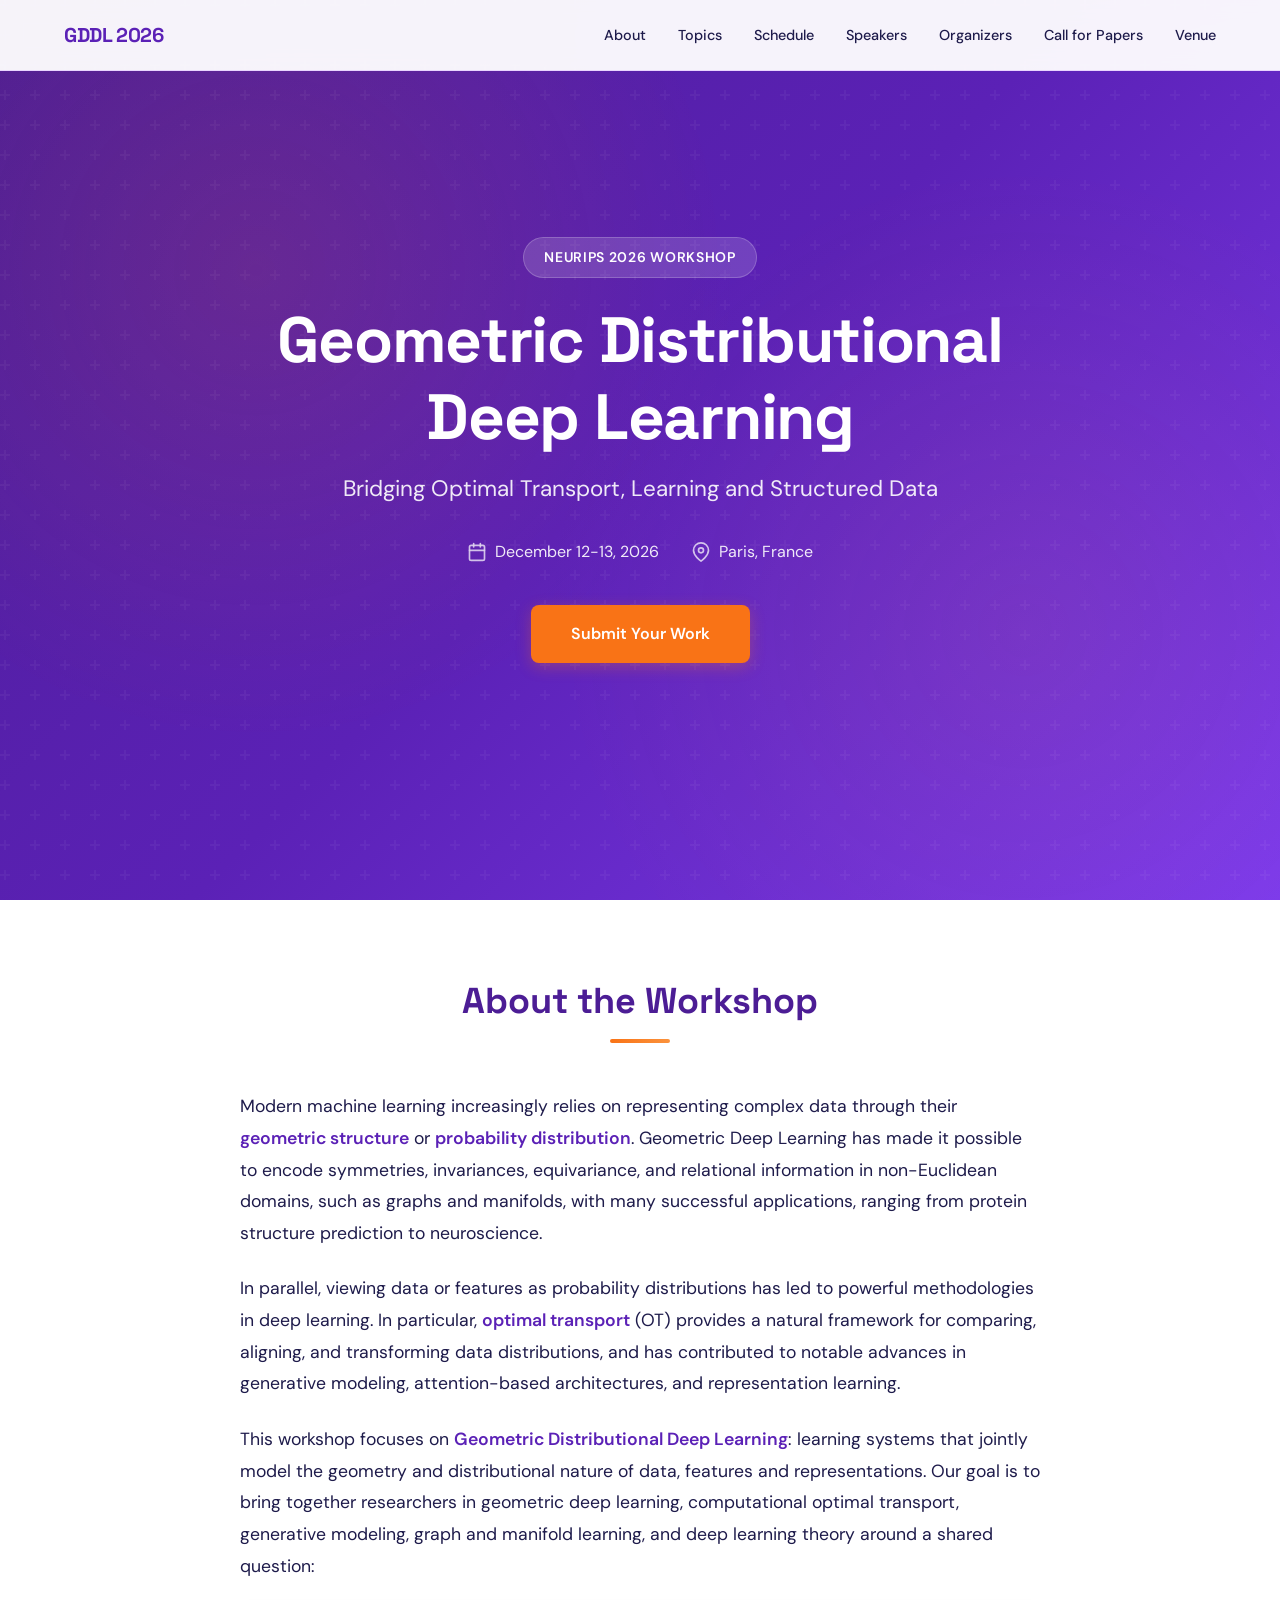
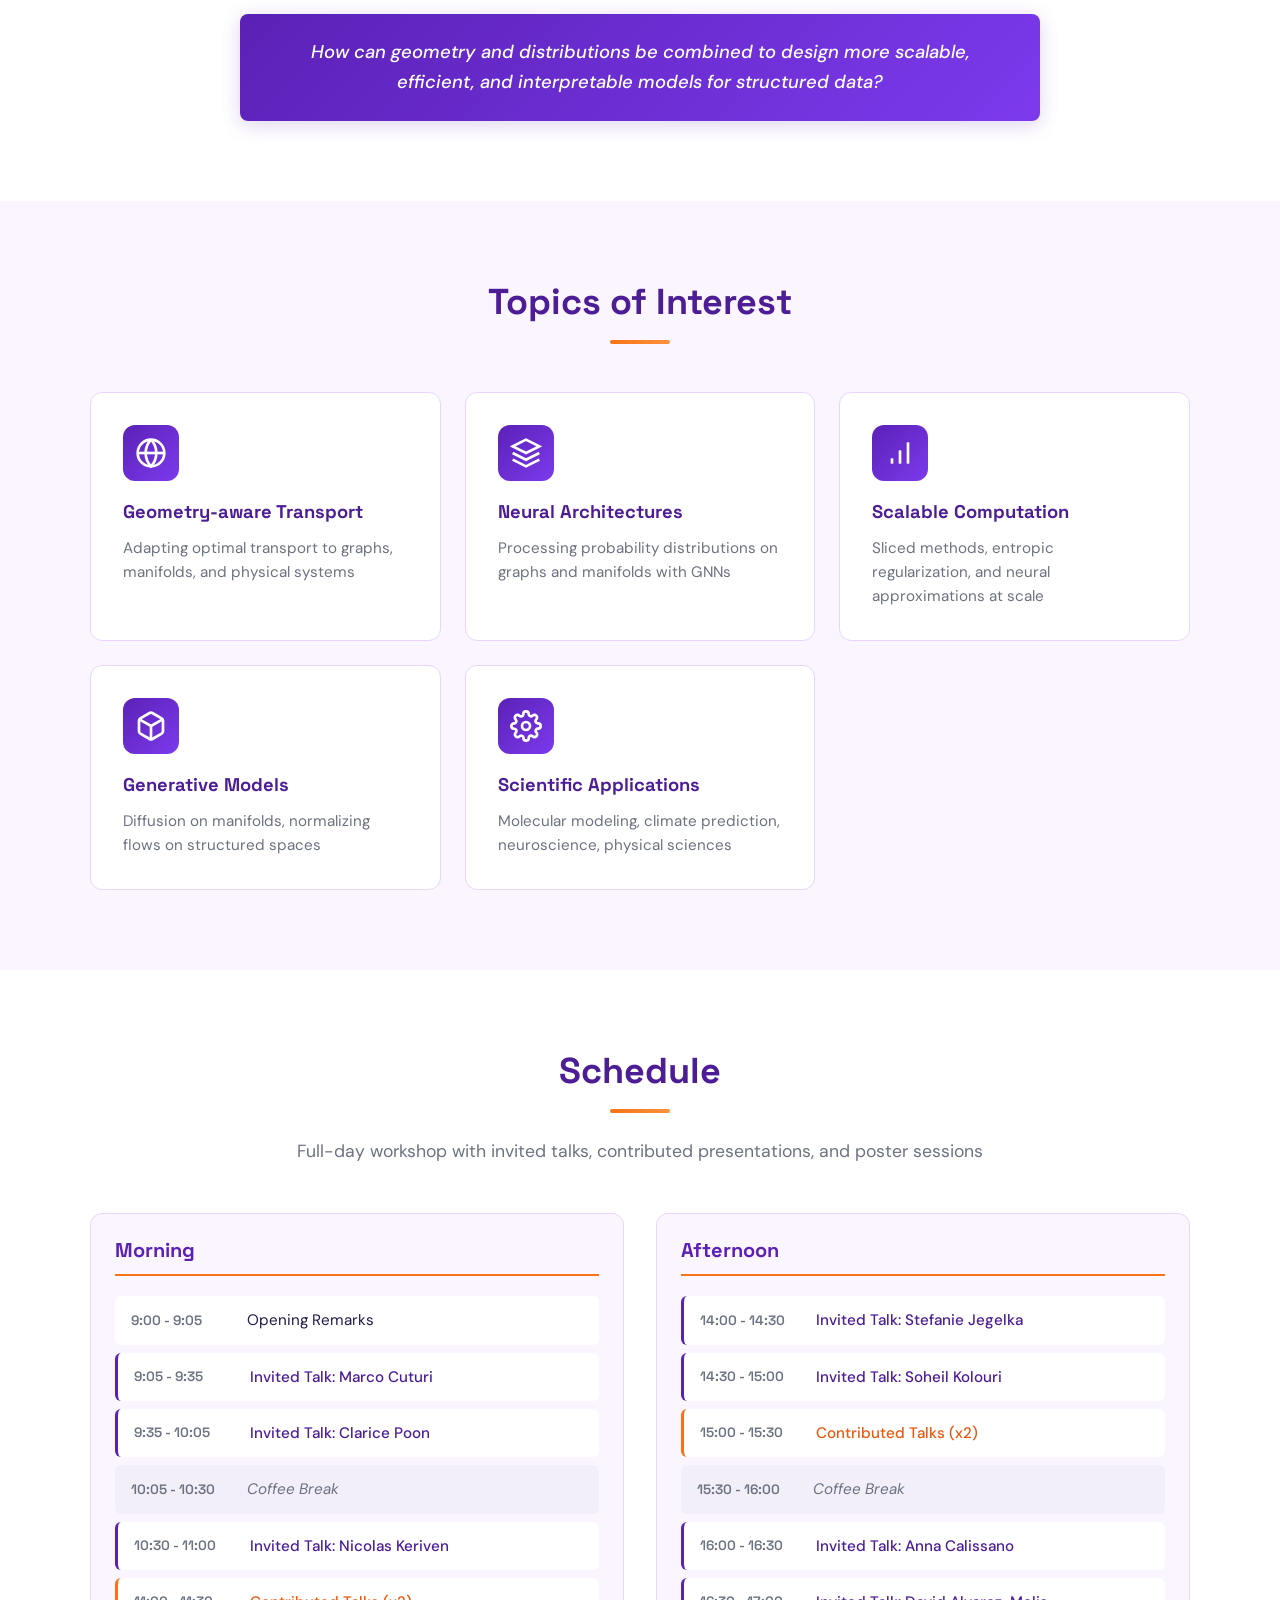
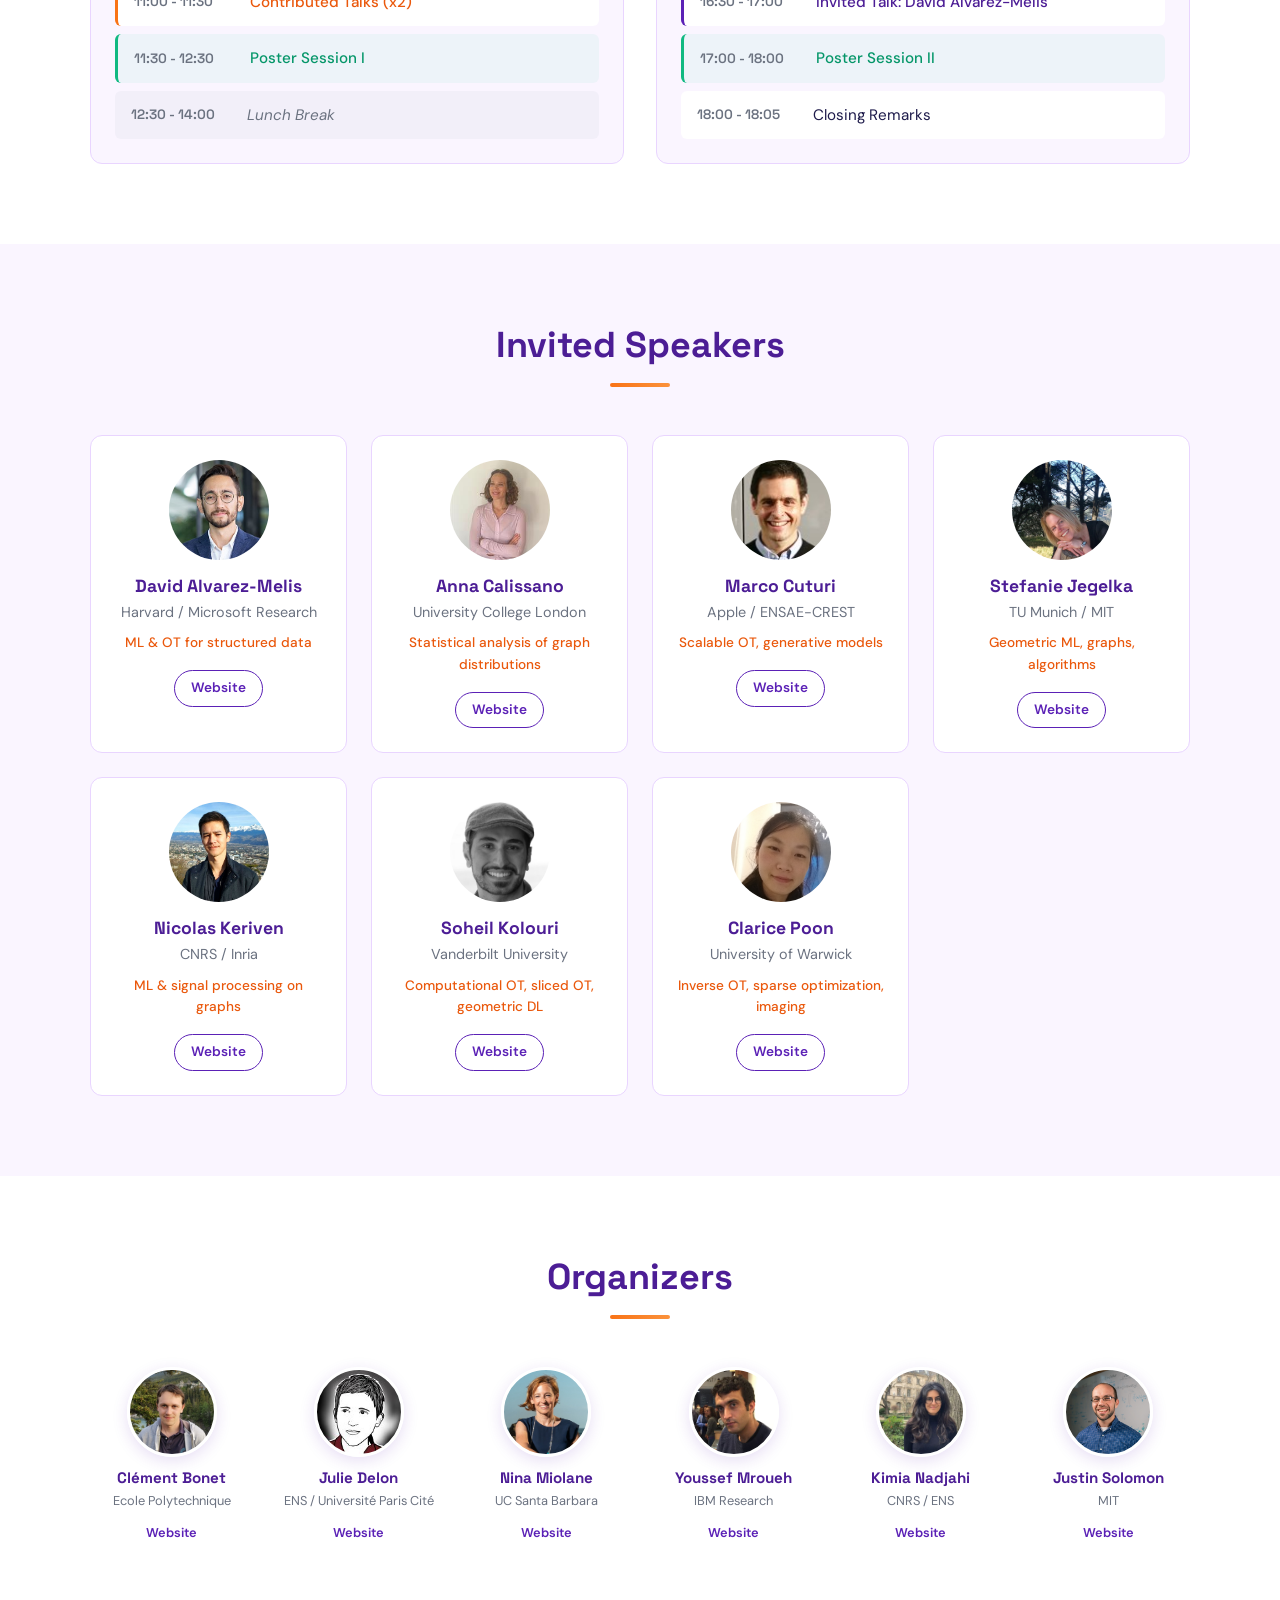
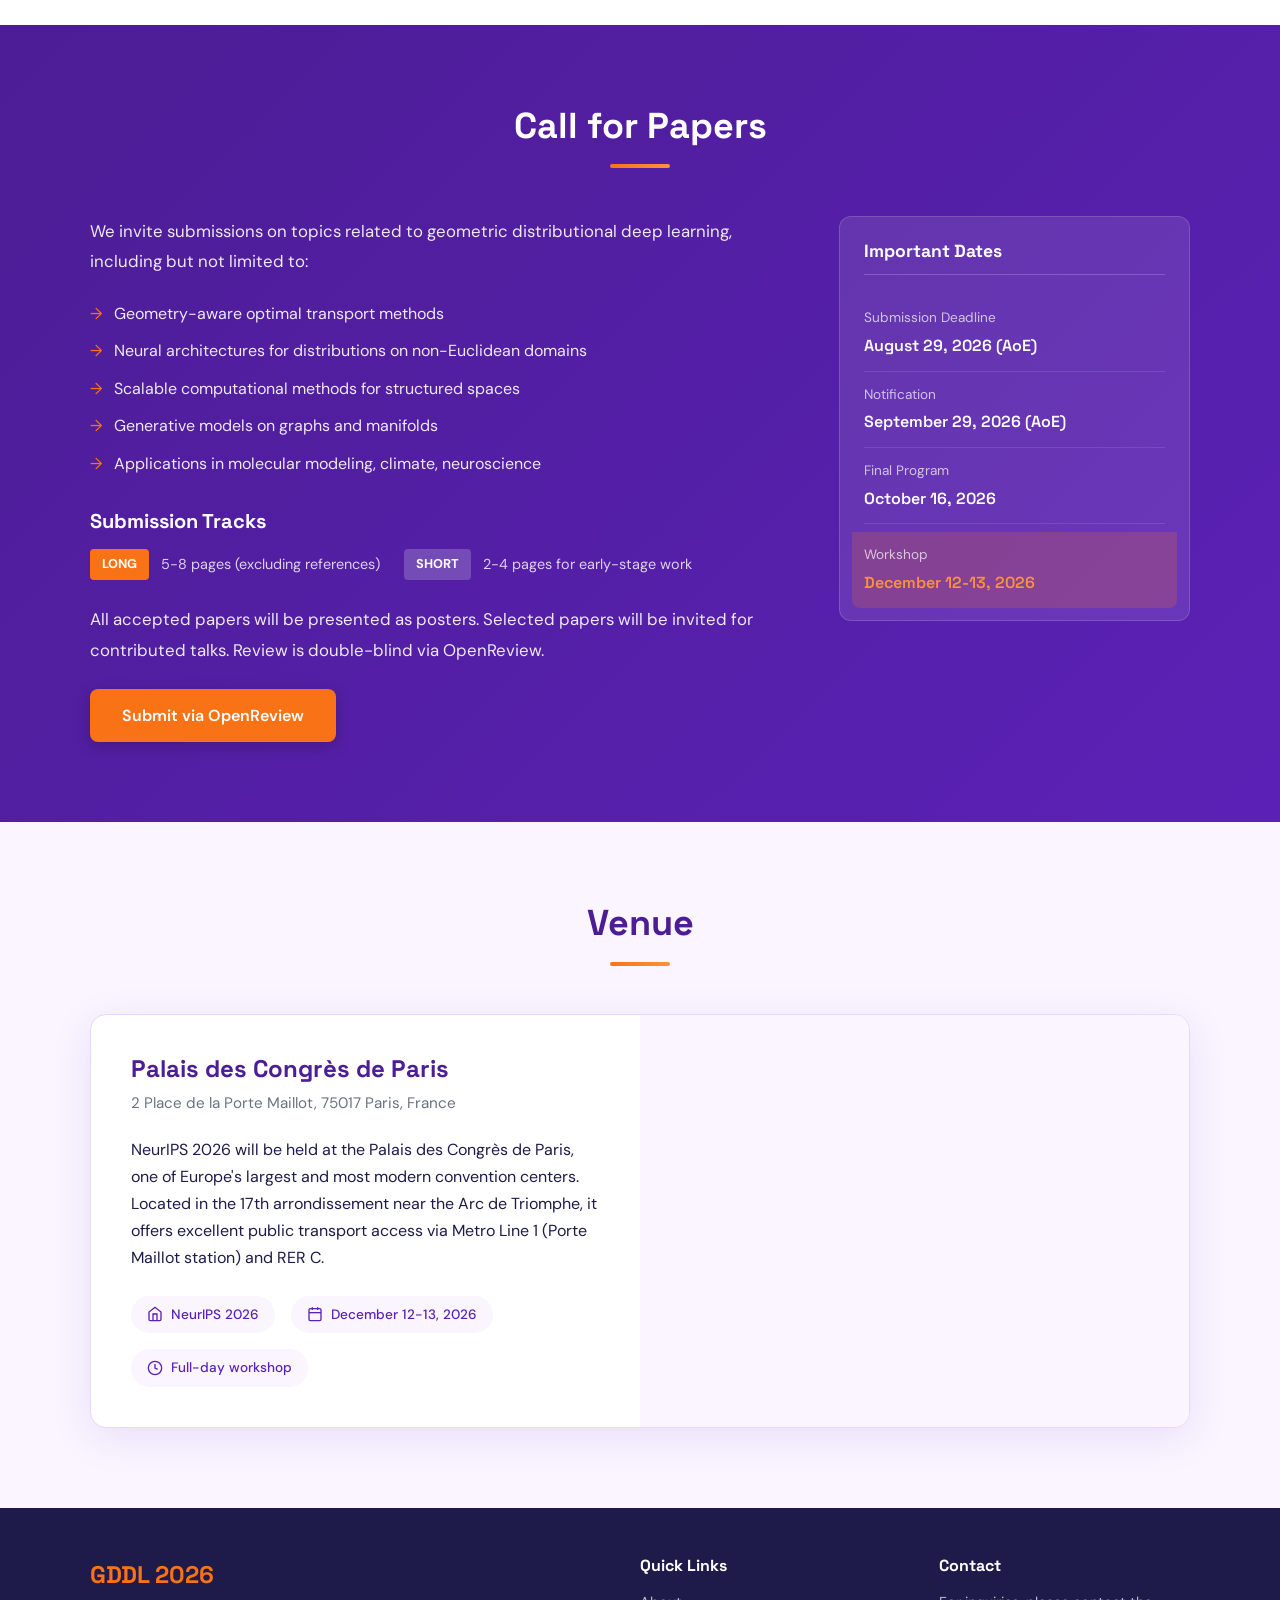
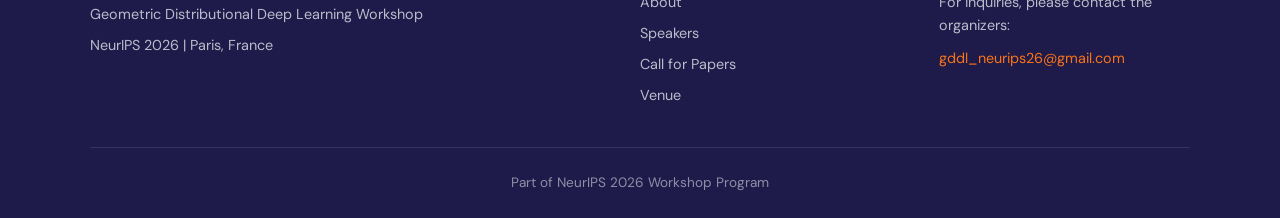
==== website/index.html @ 64a47725 "Initial commit" ====
<!DOCTYPE html>
<html lang="en">
<head>
    <meta charset="UTF-8">
    <meta name="viewport" content="width=device-width, initial-scale=1.0">
    <title>Geometric Distributional Deep Learning | NeurIPS 2026 Workshop</title>
    <link rel="preconnect" href="https://fonts.googleapis.com">
    <link rel="preconnect" href="https://fonts.gstatic.com" crossorigin>
    <link href="https://fonts.googleapis.com/css2?family=Space+Grotesk:wght@400;500;600;700&family=DM+Sans:wght@400;500;600&display=swap" rel="stylesheet">
    <link rel="stylesheet" href="css/style.css">
</head>
<body>
    <nav class="navbar">
        <div class="nav-container">
            <a href="#" class="nav-logo">GDDL 2026</a>
            <button class="nav-toggle" aria-label="Toggle navigation">
                <span></span>
                <span></span>
                <span></span>
            </button>
            <ul class="nav-menu">
                <li><a href="#about">About</a></li>
                <li><a href="#topics">Topics</a></li>
                <li><a href="#schedule">Schedule</a></li>
                <li><a href="#speakers">Speakers</a></li>
                <li><a href="#organizers">Organizers</a></li>
                <li><a href="#cfp">Call for Papers</a></li>
                <li><a href="#venue">Venue</a></li>
            </ul>
        </div>
    </nav>

    <header class="hero">
        <div class="hero-pattern"></div>
        <div class="hero-content">
            <div class="hero-badge">NeurIPS 2026 Workshop</div>
            <h1>Geometric Distributional Deep Learning</h1>
            <p class="hero-tagline">Bridging Optimal Transport, Learning and Structured Data</p>
            <div class="hero-details">
                <div class="detail-item">
                    <svg xmlns="http://www.w3.org/2000/svg" width="20" height="20" viewBox="0 0 24 24" fill="none" stroke="currentColor" stroke-width="2" stroke-linecap="round" stroke-linejoin="round"><rect x="3" y="4" width="18" height="18" rx="2" ry="2"></rect><line x1="16" y1="2" x2="16" y2="6"></line><line x1="8" y1="2" x2="8" y2="6"></line><line x1="3" y1="10" x2="21" y2="10"></line></svg>
                    <span>December 12-13, 2026</span>
                </div>
                <div class="detail-item">
                    <svg xmlns="http://www.w3.org/2000/svg" width="20" height="20" viewBox="0 0 24 24" fill="none" stroke="currentColor" stroke-width="2" stroke-linecap="round" stroke-linejoin="round"><path d="M21 10c0 7-9 13-9 13s-9-6-9-13a9 9 0 0 1 18 0z"></path><circle cx="12" cy="10" r="3"></circle></svg>
                    <span>Paris, France</span>
                </div>
            </div>
            <a href="#cfp" class="hero-cta">Submit Your Work</a>
        </div>
    </header>

    <section id="about" class="section about">
        <div class="container">
            <h2 class="section-title">About the Workshop</h2>
            <div class="about-content">
                <p>Modern machine learning increasingly relies on representing complex data through their <strong>geometric structure</strong> or <strong>probability distribution</strong>. Geometric Deep Learning has made it possible to encode symmetries, invariances, equivariance, and relational information in non-Euclidean domains, such as graphs and manifolds, with many successful applications, ranging from protein structure prediction to neuroscience.</p>
                <p>In parallel, viewing data or features as probability distributions has led to powerful methodologies in deep learning. In particular, <strong>optimal transport</strong> (OT) provides a natural framework for comparing, aligning, and transforming data distributions, and has contributed to notable advances in generative modeling, attention-based architectures, and representation learning.</p>
                <p>This workshop focuses on <strong>Geometric Distributional Deep Learning</strong>: learning systems that jointly model the geometry and distributional nature of data, features and representations. Our goal is to bring together researchers in geometric deep learning, computational optimal transport, generative modeling, graph and manifold learning, and deep learning theory around a shared question:</p>
                <blockquote>How can geometry and distributions be combined to design more scalable, efficient, and interpretable models for structured data?</blockquote>
            </div>
        </div>
    </section>

    <section id="topics" class="section topics">
        <div class="container">
            <h2 class="section-title">Topics of Interest</h2>
            <div class="topics-grid">
                <div class="topic-card">
                    <div class="topic-icon">
                        <svg xmlns="http://www.w3.org/2000/svg" width="32" height="32" viewBox="0 0 24 24" fill="none" stroke="currentColor" stroke-width="2"><circle cx="12" cy="12" r="10"/><path d="M12 2a14.5 14.5 0 0 0 0 20 14.5 14.5 0 0 0 0-20"/><path d="M2 12h20"/></svg>
                    </div>
                    <h3>Geometry-aware Transport</h3>
                    <p>Adapting optimal transport to graphs, manifolds, and physical systems</p>
                </div>
                <div class="topic-card">
                    <div class="topic-icon">
                        <svg xmlns="http://www.w3.org/2000/svg" width="32" height="32" viewBox="0 0 24 24" fill="none" stroke="currentColor" stroke-width="2"><polygon points="12 2 2 7 12 12 22 7 12 2"/><polyline points="2 17 12 22 22 17"/><polyline points="2 12 12 17 22 12"/></svg>
                    </div>
                    <h3>Neural Architectures</h3>
                    <p>Processing probability distributions on graphs and manifolds with GNNs</p>
                </div>
                <div class="topic-card">
                    <div class="topic-icon">
                        <svg xmlns="http://www.w3.org/2000/svg" width="32" height="32" viewBox="0 0 24 24" fill="none" stroke="currentColor" stroke-width="2"><path d="M12 20V10"/><path d="M18 20V4"/><path d="M6 20v-4"/></svg>
                    </div>
                    <h3>Scalable Computation</h3>
                    <p>Sliced methods, entropic regularization, and neural approximations at scale</p>
                </div>
                <div class="topic-card">
                    <div class="topic-icon">
                        <svg xmlns="http://www.w3.org/2000/svg" width="32" height="32" viewBox="0 0 24 24" fill="none" stroke="currentColor" stroke-width="2"><path d="M21 16V8a2 2 0 0 0-1-1.73l-7-4a2 2 0 0 0-2 0l-7 4A2 2 0 0 0 3 8v8a2 2 0 0 0 1 1.73l7 4a2 2 0 0 0 2 0l7-4A2 2 0 0 0 21 16z"/><polyline points="3.27 6.96 12 12.01 20.73 6.96"/><line x1="12" y1="22.08" x2="12" y2="12"/></svg>
                    </div>
                    <h3>Generative Models</h3>
                    <p>Diffusion on manifolds, normalizing flows on structured spaces</p>
                </div>
                <div class="topic-card">
                    <div class="topic-icon">
                        <svg xmlns="http://www.w3.org/2000/svg" width="32" height="32" viewBox="0 0 24 24" fill="none" stroke="currentColor" stroke-width="2"><circle cx="12" cy="12" r="3"/><path d="M19.4 15a1.65 1.65 0 0 0 .33 1.82l.06.06a2 2 0 0 1 0 2.83 2 2 0 0 1-2.83 0l-.06-.06a1.65 1.65 0 0 0-1.82-.33 1.65 1.65 0 0 0-1 1.51V21a2 2 0 0 1-2 2 2 2 0 0 1-2-2v-.09A1.65 1.65 0 0 0 9 19.4a1.65 1.65 0 0 0-1.82.33l-.06.06a2 2 0 0 1-2.83 0 2 2 0 0 1 0-2.83l.06-.06a1.65 1.65 0 0 0 .33-1.82 1.65 1.65 0 0 0-1.51-1H3a2 2 0 0 1-2-2 2 2 0 0 1 2-2h.09A1.65 1.65 0 0 0 4.6 9a1.65 1.65 0 0 0-.33-1.82l-.06-.06a2 2 0 0 1 0-2.83 2 2 0 0 1 2.83 0l.06.06a1.65 1.65 0 0 0 1.82.33H9a1.65 1.65 0 0 0 1-1.51V3a2 2 0 0 1 2-2 2 2 0 0 1 2 2v.09a1.65 1.65 0 0 0 1 1.51 1.65 1.65 0 0 0 1.82-.33l.06-.06a2 2 0 0 1 2.83 0 2 2 0 0 1 0 2.83l-.06.06a1.65 1.65 0 0 0-.33 1.82V9a1.65 1.65 0 0 0 1.51 1H21a2 2 0 0 1 2 2 2 2 0 0 1-2 2h-.09a1.65 1.65 0 0 0-1.51 1z"/></svg>
                    </div>
                    <h3>Scientific Applications</h3>
                    <p>Molecular modeling, climate prediction, neuroscience, physical sciences</p>
                </div>
            </div>
        </div>
    </section>

    <section id="schedule" class="section schedule">
        <div class="container">
            <h2 class="section-title">Schedule</h2>
            <p class="schedule-subtitle">Full-day workshop with invited talks, contributed presentations, and poster sessions</p>

            <div class="schedule-grid">
                <div class="schedule-block">
                    <h3 class="schedule-block-title">Morning</h3>
                    <div class="schedule-items">
                        <div class="schedule-item">
                            <span class="time">9:00 - 9:05</span>
                            <span class="event">Opening Remarks</span>
                        </div>
                        <div class="schedule-item invited">
                            <span class="time">9:05 - 9:35</span>
                            <span class="event">Invited Talk: Marco Cuturi</span>
                        </div>
                        <div class="schedule-item invited">
                            <span class="time">9:35 - 10:05</span>
                            <span class="event">Invited Talk: Clarice Poon</span>
                        </div>
                        <div class="schedule-item break">
                            <span class="time">10:05 - 10:30</span>
                            <span class="event">Coffee Break</span>
                        </div>
                        <div class="schedule-item invited">
                            <span class="time">10:30 - 11:00</span>
                            <span class="event">Invited Talk: Nicolas Keriven</span>
                        </div>
                        <div class="schedule-item contributed">
                            <span class="time">11:00 - 11:30</span>
                            <span class="event">Contributed Talks (x2)</span>
                        </div>
                        <div class="schedule-item poster">
                            <span class="time">11:30 - 12:30</span>
                            <span class="event">Poster Session I</span>
                        </div>
                        <div class="schedule-item break">
                            <span class="time">12:30 - 14:00</span>
                            <span class="event">Lunch Break</span>
                        </div>
                    </div>
                </div>

                <div class="schedule-block">
                    <h3 class="schedule-block-title">Afternoon</h3>
                    <div class="schedule-items">
                        <div class="schedule-item invited">
                            <span class="time">14:00 - 14:30</span>
                            <span class="event">Invited Talk: Stefanie Jegelka</span>
                        </div>
                        <div class="schedule-item invited">
                            <span class="time">14:30 - 15:00</span>
                            <span class="event">Invited Talk: Soheil Kolouri</span>
                        </div>
                        <div class="schedule-item contributed">
                            <span class="time">15:00 - 15:30</span>
                            <span class="event">Contributed Talks (x2)</span>
                        </div>
                        <div class="schedule-item break">
                            <span class="time">15:30 - 16:00</span>
                            <span class="event">Coffee Break</span>
                        </div>
                        <div class="schedule-item invited">
                            <span class="time">16:00 - 16:30</span>
                            <span class="event">Invited Talk: Anna Calissano</span>
                        </div>
                        <div class="schedule-item invited">
                            <span class="time">16:30 - 17:00</span>
                            <span class="event">Invited Talk: David Alvarez-Melis</span>
                        </div>
                        <div class="schedule-item poster">
                            <span class="time">17:00 - 18:00</span>
                            <span class="event">Poster Session II</span>
                        </div>
                        <div class="schedule-item">
                            <span class="time">18:00 - 18:05</span>
                            <span class="event">Closing Remarks</span>
                        </div>
                    </div>
                </div>
            </div>
        </div>
    </section>

    <section id="speakers" class="section speakers">
        <div class="container">
            <h2 class="section-title">Invited Speakers</h2>
            <div class="speakers-grid">
                <div class="speaker-card">
                    <div class="speaker-photo" style="background-image: url('images/speakers/david_alvarez_melis.jpg');">
                        <span class="speaker-initials">DA</span>
                    </div>
                    <h3>David Alvarez-Melis</h3>
                    <p class="speaker-affiliation">Harvard / Microsoft Research</p>
                    <p class="speaker-topic">ML & OT for structured data</p>
                    <a href="https://dmelis.github.io/" target="_blank" class="speaker-link">Website</a>
                </div>

                <div class="speaker-card">
                    <div class="speaker-photo" style="background-image: url('images/speakers/anna_calissano.jpg');">
                        <span class="speaker-initials">AC</span>
                    </div>
                    <h3>Anna Calissano</h3>
                    <p class="speaker-affiliation">University College London</p>
                    <p class="speaker-topic">Statistical analysis of graph distributions</p>
                    <a href="https://annacalissano.com/" target="_blank" class="speaker-link">Website</a>
                </div>

                <div class="speaker-card">
                    <div class="speaker-photo" style="background-image: url('images/speakers/marco_cuturi.jpg');">
                        <span class="speaker-initials">MC</span>
                    </div>
                    <h3>Marco Cuturi</h3>
                    <p class="speaker-affiliation">Apple / ENSAE-CREST</p>
                    <p class="speaker-topic">Scalable OT, generative models</p>
                    <a href="https://marcocuturi.net/" target="_blank" class="speaker-link">Website</a>
                </div>

                <div class="speaker-card">
                    <div class="speaker-photo" style="background-image: url('images/speakers/stefanie_jegelka.jpg');">
                        <span class="speaker-initials">SJ</span>
                    </div>
                    <h3>Stefanie Jegelka</h3>
                    <p class="speaker-affiliation">TU Munich / MIT</p>
                    <p class="speaker-topic">Geometric ML, graphs, algorithms</p>
                    <a href="https://people.csail.mit.edu/stefje/" target="_blank" class="speaker-link">Website</a>
                </div>

                <div class="speaker-card">
                    <div class="speaker-photo" style="background-image: url('images/speakers/nicolas_keriven.jpg');">
                        <span class="speaker-initials">NK</span>
                    </div>
                    <h3>Nicolas Keriven</h3>
                    <p class="speaker-affiliation">CNRS / Inria</p>
                    <p class="speaker-topic">ML & signal processing on graphs</p>
                    <a href="https://nkeriven.github.io/" target="_blank" class="speaker-link">Website</a>
                </div>

                <div class="speaker-card">
                    <div class="speaker-photo" style="background-image: url('images/speakers/soheil_kolouri.jpg');">
                        <span class="speaker-initials">SK</span>
                    </div>
                    <h3>Soheil Kolouri</h3>
                    <p class="speaker-affiliation">Vanderbilt University</p>
                    <p class="speaker-topic">Computational OT, sliced OT, geometric DL</p>
                    <a href="https://skolouri.github.io/" target="_blank" class="speaker-link">Website</a>
                </div>

                <div class="speaker-card">
                    <div class="speaker-photo" style="background-image: url('images/speakers/clarice_poon.jpg');">
                        <span class="speaker-initials">CP</span>
                    </div>
                    <h3>Clarice Poon</h3>
                    <p class="speaker-affiliation">University of Warwick</p>
                    <p class="speaker-topic">Inverse OT, sparse optimization, imaging</p>
                    <a href="https://cmhsp2.github.io/" target="_blank" class="speaker-link">Website</a>
                </div>
            </div>
        </div>
    </section>

    <section id="organizers" class="section organizers">
        <div class="container">
            <h2 class="section-title">Organizers</h2>
            <div class="organizers-grid">
                <div class="organizer-card">
                    <div class="organizer-photo" style="background-image: url('images/organizers/clement_bonet.jpg');">
                        <span class="organizer-initials">CB</span>
                    </div>
                    <h3>Clément Bonet</h3>
                    <p class="organizer-affiliation">Ecole Polytechnique</p>
                    <a href="https://clbonet.github.io/" target="_blank" class="organizer-link">Website</a>
                </div>

                <div class="organizer-card">
                    <div class="organizer-photo" style="background-image: url('images/organizers/julie_delon.jpg');">
                        <span class="organizer-initials">JD</span>
                    </div>
                    <h3>Julie Delon</h3>
                    <p class="organizer-affiliation">ENS / Université Paris Cité</p>
                    <a href="https://judelo.github.io/" target="_blank" class="organizer-link">Website</a>
                </div>

                <div class="organizer-card">
                    <div class="organizer-photo" style="background-image: url('images/organizers/nina_miolane.jpg');">
                        <span class="organizer-initials">NM</span>
                    </div>
                    <h3>Nina Miolane</h3>
                    <p class="organizer-affiliation">UC Santa Barbara</p>
                    <a href="https://www.ninamiolane.com/" target="_blank" class="organizer-link">Website</a>
                </div>

                <div class="organizer-card">
                    <div class="organizer-photo" style="background-image: url('images/organizers/youssef_mroueh.jpg');">
                        <span class="organizer-initials">YM</span>
                    </div>
                    <h3>Youssef Mroueh</h3>
                    <p class="organizer-affiliation">IBM Research</p>
                    <a href="https://research.ibm.com/people/youssef-mroueh" target="_blank" class="organizer-link">Website</a>
                </div>

                <div class="organizer-card">
                    <div class="organizer-photo" style="background-image: url('images/organizers/kimia_nadjahi.jpg');">
                        <span class="organizer-initials">KN</span>
                    </div>
                    <h3>Kimia Nadjahi</h3>
                    <p class="organizer-affiliation">CNRS / ENS</p>
                    <a href="https://kimiandj.github.io/" target="_blank" class="organizer-link">Website</a>
                </div>

                <div class="organizer-card">
                    <div class="organizer-photo" style="background-image: url('images/organizers/justin_solomon.jpg');">
                        <span class="organizer-initials">JS</span>
                    </div>
                    <h3>Justin Solomon</h3>
                    <p class="organizer-affiliation">MIT</p>
                    <a href="https://people.csail.mit.edu/jsolomon/" target="_blank" class="organizer-link">Website</a>
                </div>
            </div>
        </div>
    </section>

    <section id="cfp" class="section cfp">
        <div class="container">
            <h2 class="section-title">Call for Papers</h2>
            <div class="cfp-content">
                <div class="cfp-main">
                    <p>We invite submissions on topics related to geometric distributional deep learning, including but not limited to:</p>
                    <ul>
                        <li>Geometry-aware optimal transport methods</li>
                        <li>Neural architectures for distributions on non-Euclidean domains</li>
                        <li>Scalable computational methods for structured spaces</li>
                        <li>Generative models on graphs and manifolds</li>
                        <li>Applications in molecular modeling, climate, neuroscience</li>
                    </ul>

                    <h3>Submission Tracks</h3>
                    <div class="tracks">
                        <div class="track">
                            <span class="track-badge long">Long</span>
                            <span class="track-desc">5-8 pages (excluding references)</span>
                        </div>
                        <div class="track">
                            <span class="track-badge short">Short</span>
                            <span class="track-desc">2-4 pages for early-stage work</span>
                        </div>
                    </div>
                    <p class="cfp-note">All accepted papers will be presented as posters. Selected papers will be invited for contributed talks. Review is double-blind via OpenReview.</p>
                    <a href="#" class="cfp-button">Submit via OpenReview</a>
                </div>

                <div class="cfp-dates">
                    <h3>Important Dates</h3>
                    <div class="date-item">
                        <span class="date-label">Submission Deadline</span>
                        <span class="date-value">August 29, 2026 (AoE)</span>
                    </div>
                    <div class="date-item">
                        <span class="date-label">Notification</span>
                        <span class="date-value">September 29, 2026 (AoE)</span>
                    </div>
                    <div class="date-item">
                        <span class="date-label">Final Program</span>
                        <span class="date-value">October 16, 2026</span>
                    </div>
                    <div class="date-item highlight">
                        <span class="date-label">Workshop</span>
                        <span class="date-value">December 12-13, 2026</span>
                    </div>
                </div>
            </div>
        </div>
    </section>

    <section id="venue" class="section venue">
        <div class="container">
            <h2 class="section-title">Venue</h2>
            <div class="venue-card">
                <div class="venue-info">
                    <h3>Palais des Congrès de Paris</h3>
                    <p class="venue-address">2 Place de la Porte Maillot, 75017 Paris, France</p>
                    <p class="venue-desc">NeurIPS 2026 will be held at the Palais des Congrès de Paris, one of Europe's largest and most modern convention centers. Located in the 17th arrondissement near the Arc de Triomphe, it offers excellent public transport access via Metro Line 1 (Porte Maillot station) and RER C.</p>
                    <div class="venue-features">
                        <span class="venue-feature">
                            <svg xmlns="http://www.w3.org/2000/svg" width="16" height="16" viewBox="0 0 24 24" fill="none" stroke="currentColor" stroke-width="2"><path d="M3 9l9-7 9 7v11a2 2 0 0 1-2 2H5a2 2 0 0 1-2-2z"/><polyline points="9 22 9 12 15 12 15 22"/></svg>
                            NeurIPS 2026
                        </span>
                        <span class="venue-feature">
                            <svg xmlns="http://www.w3.org/2000/svg" width="16" height="16" viewBox="0 0 24 24" fill="none" stroke="currentColor" stroke-width="2"><rect x="3" y="4" width="18" height="18" rx="2" ry="2"/><line x1="16" y1="2" x2="16" y2="6"/><line x1="8" y1="2" x2="8" y2="6"/><line x1="3" y1="10" x2="21" y2="10"/></svg>
                            December 12-13, 2026
                        </span>
                        <span class="venue-feature">
                            <svg xmlns="http://www.w3.org/2000/svg" width="16" height="16" viewBox="0 0 24 24" fill="none" stroke="currentColor" stroke-width="2"><circle cx="12" cy="12" r="10"/><polyline points="12 6 12 12 16 14"/></svg>
                            Full-day workshop
                        </span>
                    </div>
                </div>
                <div class="venue-map">
                    <iframe
                        src="https://www.google.com/maps/embed?pb=!1m18!1m12!1m3!1d2623.5!2d2.2831!3d48.8782!2m3!1f0!2f0!3f0!3m2!1i1024!2i768!4f13.1!3m3!1m2!1s0x47e66f9a4c7f1f6d%3A0x1e3a3b4c5d6e7f8a!2sPalais%20des%20Congr%C3%A8s%20de%20Paris!5e0!3m2!1sen!2sfr!4v1689000000000!5m2!1sen!2sfr"
                        width="100%"
                        height="100%"
                        style="border:0;"
                        allowfullscreen=""
                        loading="lazy"
                        referrerpolicy="no-referrer-when-downgrade">
                    </iframe>
                </div>
            </div>
        </div>
    </section>

    <footer class="footer">
        <div class="container">
            <div class="footer-content">
                <div class="footer-brand">
                    <span class="footer-logo">GDDL 2026</span>
                    <p>Geometric Distributional Deep Learning Workshop</p>
                    <p>NeurIPS 2026 | Paris, France</p>
                </div>
                <div class="footer-links">
                    <h4>Quick Links</h4>
                    <a href="#about">About</a>
                    <a href="#speakers">Speakers</a>
                    <a href="#cfp">Call for Papers</a>
                    <a href="#venue">Venue</a>
                </div>
                <div class="footer-contact">
                    <h4>Contact</h4>
                    <p>For inquiries, please contact the organizers:</p>
                    <a href="mailto:gddl_neurips26@gmail.com">gddl_neurips26@gmail.com</a>
                </div>
            </div>
            <div class="footer-bottom">
                <p>Part of NeurIPS 2026 Workshop Program</p>
            </div>
        </div>
    </footer>

    <script src="js/main.js"></script>
</body>
</html>
---- website/css/style.css ----
/* ===== CSS Variables - Purple & Coral Theme ===== */
:root {
    --primary: #5b21b6;
    --primary-light: #7c3aed;
    --primary-dark: #4c1d95;
    --accent: #f97316;
    --accent-light: #fb923c;
    --accent-dark: #ea580c;
    --text: #1e1b4b;
    --text-light: #4338ca;
    --text-muted: #6b7280;
    --background: #faf5ff;
    --surface: #ffffff;
    --border: #e9d5ff;
}

/* ===== Reset & Base ===== */
*, *::before, *::after {
    margin: 0;
    padding: 0;
    box-sizing: border-box;
}

html {
    scroll-behavior: smooth;
}

body {
    font-family: 'DM Sans', -apple-system, BlinkMacSystemFont, sans-serif;
    background-color: var(--background);
    color: var(--text);
    line-height: 1.6;
}

h1, h2, h3, h4, h5, h6 {
    font-family: 'Space Grotesk', sans-serif;
    font-weight: 700;
    line-height: 1.2;
}

a {
    text-decoration: none;
    color: inherit;
}

img {
    max-width: 100%;
    height: auto;
}

/* ===== Navigation ===== */
.navbar {
    position: fixed;
    top: 0;
    left: 0;
    right: 0;
    z-index: 1000;
    background: rgba(255, 255, 255, 0.95);
    backdrop-filter: blur(10px);
    border-bottom: 1px solid var(--border);
    transition: box-shadow 0.3s ease;
}

.nav-container {
    max-width: 1200px;
    margin: 0 auto;
    padding: 0 1.5rem;
    display: flex;
    justify-content: space-between;
    align-items: center;
    height: 70px;
}

.nav-logo {
    font-family: 'Space Grotesk', sans-serif;
    font-size: 1.25rem;
    font-weight: 700;
    color: var(--primary);
    letter-spacing: -0.02em;
}

.nav-menu {
    display: flex;
    list-style: none;
    gap: 2rem;
}

.nav-menu a {
    font-size: 0.9rem;
    font-weight: 500;
    color: var(--text);
    transition: color 0.2s ease;
}

.nav-menu a:hover {
    color: var(--primary);
}

.nav-toggle {
    display: none;
    flex-direction: column;
    gap: 5px;
    background: none;
    border: none;
    cursor: pointer;
    padding: 5px;
}

.nav-toggle span {
    width: 24px;
    height: 2px;
    background: var(--text);
    transition: all 0.3s ease;
}

/* ===== Hero Section ===== */
.hero {
    position: relative;
    min-height: 100vh;
    display: flex;
    align-items: center;
    justify-content: center;
    background: linear-gradient(135deg, var(--primary-dark) 0%, var(--primary) 50%, var(--primary-light) 100%);
    overflow: hidden;
}

.hero-pattern {
    position: absolute;
    inset: 0;
    background-image:
        radial-gradient(circle at 20% 30%, rgba(249, 115, 22, 0.15) 0%, transparent 40%),
        radial-gradient(circle at 80% 70%, rgba(251, 146, 60, 0.1) 0%, transparent 40%),
        url("data:image/svg+xml,%3Csvg width='60' height='60' viewBox='0 0 60 60' xmlns='http://www.w3.org/2000/svg'%3E%3Cg fill='none' fill-rule='evenodd'%3E%3Cg fill='%23ffffff' fill-opacity='0.05'%3E%3Cpath d='M36 34v-4h-2v4h-4v2h4v4h2v-4h4v-2h-4zm0-30V0h-2v4h-4v2h4v4h2V6h4V4h-4zM6 34v-4H4v4H0v2h4v4h2v-4h4v-2H6zM6 4V0H4v4H0v2h4v4h2V6h4V4H6z'/%3E%3C/g%3E%3C/g%3E%3C/svg%3E");
    opacity: 0.8;
}

.hero-content {
    position: relative;
    z-index: 1;
    text-align: center;
    padding: 2rem;
    max-width: 900px;
}

.hero-badge {
    display: inline-block;
    background: rgba(255, 255, 255, 0.15);
    color: white;
    padding: 0.5rem 1.25rem;
    border-radius: 50px;
    font-size: 0.875rem;
    font-weight: 600;
    letter-spacing: 0.05em;
    text-transform: uppercase;
    margin-bottom: 1.5rem;
    border: 1px solid rgba(255, 255, 255, 0.2);
}

.hero h1 {
    font-size: clamp(2.5rem, 6vw, 4rem);
    color: white;
    margin-bottom: 1rem;
    letter-spacing: -0.02em;
}

.hero-tagline {
    font-size: clamp(1.1rem, 2.5vw, 1.4rem);
    color: rgba(255, 255, 255, 0.9);
    margin-bottom: 2rem;
    font-weight: 400;
}

.hero-details {
    display: flex;
    justify-content: center;
    gap: 2rem;
    margin-bottom: 2.5rem;
    flex-wrap: wrap;
}

.detail-item {
    display: flex;
    align-items: center;
    gap: 0.5rem;
    color: rgba(255, 255, 255, 0.9);
    font-size: 1rem;
}

.detail-item svg {
    opacity: 0.8;
}

.hero-cta {
    display: inline-block;
    background: var(--accent);
    color: white;
    padding: 1rem 2.5rem;
    border-radius: 8px;
    font-weight: 600;
    font-size: 1rem;
    transition: all 0.3s ease;
    box-shadow: 0 4px 15px rgba(249, 115, 22, 0.3);
}

.hero-cta:hover {
    background: var(--accent-light);
    transform: translateY(-2px);
    box-shadow: 0 6px 20px rgba(249, 115, 22, 0.4);
}

/* ===== Mobile Navigation ===== */
@media (max-width: 768px) {
    .nav-toggle {
        display: flex;
    }

    .nav-menu {
        position: fixed;
        top: 70px;
        left: 0;
        right: 0;
        background: white;
        flex-direction: column;
        padding: 1.5rem;
        gap: 0;
        border-bottom: 1px solid var(--border);
        transform: translateY(-100%);
        opacity: 0;
        visibility: hidden;
        transition: all 0.3s ease;
    }

    .nav-menu.active {
        transform: translateY(0);
        opacity: 1;
        visibility: visible;
    }

    .nav-menu li {
        border-bottom: 1px solid var(--border);
    }

    .nav-menu li:last-child {
        border-bottom: none;
    }

    .nav-menu a {
        display: block;
        padding: 1rem 0;
    }

    .nav-toggle.active span:nth-child(1) {
        transform: rotate(45deg) translate(5px, 5px);
    }

    .nav-toggle.active span:nth-child(2) {
        opacity: 0;
    }

    .nav-toggle.active span:nth-child(3) {
        transform: rotate(-45deg) translate(5px, -5px);
    }
}

/* ===== Common Section Styles ===== */
.section {
    padding: 5rem 1.5rem;
}

.container {
    max-width: 1100px;
    margin: 0 auto;
}

.section-title {
    font-size: 2.25rem;
    color: var(--primary-dark);
    text-align: center;
    margin-bottom: 3rem;
    position: relative;
}

.section-title::after {
    content: '';
    display: block;
    width: 60px;
    height: 4px;
    background: linear-gradient(90deg, var(--accent), var(--accent-light));
    margin: 1rem auto 0;
    border-radius: 2px;
}

/* ===== About Section ===== */
.about {
    background: var(--surface);
}

.about-content {
    max-width: 800px;
    margin: 0 auto;
}

.about-content p {
    font-size: 1.1rem;
    color: var(--text);
    margin-bottom: 1.5rem;
    line-height: 1.8;
}

.about-content strong {
    color: var(--primary);
    font-weight: 600;
}

.about-content blockquote {
    background: linear-gradient(135deg, var(--primary) 0%, var(--primary-light) 100%);
    color: white;
    padding: 1.5rem 2rem;
    border-radius: 8px;
    font-size: 1.15rem;
    font-style: italic;
    font-weight: 500;
    margin: 2rem 0 0;
    text-align: center;
    box-shadow: 0 4px 20px rgba(91, 33, 182, 0.2);
}

/* ===== Topics Section ===== */
.topics {
    background: var(--background);
}

.topics-grid {
    display: grid;
    grid-template-columns: repeat(auto-fit, minmax(280px, 1fr));
    gap: 1.5rem;
}

.topic-card {
    background: var(--surface);
    padding: 2rem;
    border-radius: 12px;
    border: 1px solid var(--border);
    transition: all 0.3s ease;
}

.topic-card:hover {
    transform: translateY(-4px);
    box-shadow: 0 10px 30px rgba(91, 33, 182, 0.1);
    border-color: var(--primary-light);
}

.topic-icon {
    width: 56px;
    height: 56px;
    background: linear-gradient(135deg, var(--primary) 0%, var(--primary-light) 100%);
    border-radius: 12px;
    display: flex;
    align-items: center;
    justify-content: center;
    margin-bottom: 1.25rem;
    color: white;
}

.topic-card h3 {
    font-size: 1.15rem;
    color: var(--primary-dark);
    margin-bottom: 0.75rem;
}

.topic-card p {
    font-size: 0.95rem;
    color: var(--text-muted);
    line-height: 1.6;
}

/* ===== Schedule Section ===== */
.schedule {
    background: var(--surface);
}

.schedule-subtitle {
    text-align: center;
    color: var(--text-muted);
    font-size: 1.1rem;
    margin-top: -1.5rem;
    margin-bottom: 3rem;
}

.schedule-grid {
    display: grid;
    grid-template-columns: repeat(auto-fit, minmax(400px, 1fr));
    gap: 2rem;
}

.schedule-block {
    background: var(--background);
    border-radius: 12px;
    padding: 1.5rem;
    border: 1px solid var(--border);
}

.schedule-block-title {
    font-size: 1.25rem;
    color: var(--primary);
    margin-bottom: 1.25rem;
    padding-bottom: 0.75rem;
    border-bottom: 2px solid var(--accent);
}

.schedule-items {
    display: flex;
    flex-direction: column;
    gap: 0.5rem;
}

.schedule-item {
    display: flex;
    gap: 1rem;
    padding: 0.75rem 1rem;
    border-radius: 6px;
    background: var(--surface);
    align-items: center;
}

.schedule-item .time {
    font-size: 0.85rem;
    font-weight: 600;
    color: var(--text-muted);
    min-width: 100px;
    font-family: 'Space Grotesk', sans-serif;
}

.schedule-item .event {
    font-size: 0.95rem;
    color: var(--text);
}

.schedule-item.invited {
    border-left: 3px solid var(--primary);
}

.schedule-item.invited .event {
    color: var(--primary-dark);
    font-weight: 500;
}

.schedule-item.contributed {
    border-left: 3px solid var(--accent);
}

.schedule-item.contributed .event {
    color: var(--accent-dark);
    font-weight: 500;
}

.schedule-item.poster {
    border-left: 3px solid #10b981;
    background: rgba(16, 185, 129, 0.05);
}

.schedule-item.poster .event {
    color: #059669;
    font-weight: 500;
}

.schedule-item.break {
    background: rgba(107, 114, 128, 0.05);
}

.schedule-item.break .event {
    color: var(--text-muted);
    font-style: italic;
}

@media (max-width: 500px) {
    .schedule-grid {
        grid-template-columns: 1fr;
    }

    .schedule-item {
        flex-direction: column;
        align-items: flex-start;
        gap: 0.25rem;
    }

    .schedule-item .time {
        min-width: auto;
    }
}

/* ===== Speakers Section ===== */
.speakers {
    background: var(--background);
}

.speakers-grid {
    display: grid;
    grid-template-columns: repeat(auto-fit, minmax(240px, 1fr));
    gap: 1.5rem;
}

.speaker-card {
    background: var(--surface);
    border-radius: 12px;
    padding: 1.5rem;
    text-align: center;
    border: 1px solid var(--border);
    transition: all 0.3s ease;
}

.speaker-card:hover {
    transform: translateY(-4px);
    box-shadow: 0 10px 30px rgba(91, 33, 182, 0.1);
}

.speaker-photo {
    width: 100px;
    height: 100px;
    border-radius: 50%;
    margin: 0 auto 1rem;
    background: linear-gradient(135deg, var(--primary) 0%, var(--primary-light) 100%);
    display: flex;
    align-items: center;
    justify-content: center;
    background-size: cover;
    background-position: center;
    position: relative;
    overflow: hidden;
}

.speaker-initials {
    color: white;
    font-family: 'Space Grotesk', sans-serif;
    font-size: 1.5rem;
    font-weight: 700;
    position: absolute;
    z-index: 0;
}

.speaker-photo[style*="url"] .speaker-initials {
    display: none;
}

.speaker-card h3 {
    font-size: 1.1rem;
    color: var(--primary-dark);
    margin-bottom: 0.25rem;
}

.speaker-affiliation {
    font-size: 0.9rem;
    color: var(--text-muted);
    margin-bottom: 0.5rem;
}

.speaker-topic {
    font-size: 0.85rem;
    color: var(--accent-dark);
    font-weight: 500;
    margin-bottom: 1rem;
}

.speaker-link {
    display: inline-block;
    font-size: 0.85rem;
    color: var(--primary);
    font-weight: 600;
    padding: 0.4rem 1rem;
    border: 1px solid var(--primary);
    border-radius: 20px;
    transition: all 0.2s ease;
}

.speaker-link:hover {
    background: var(--primary);
    color: white;
}

/* ===== Organizers Section ===== */
.organizers {
    background: var(--surface);
}

.organizers-grid {
    display: grid;
    grid-template-columns: repeat(6, 1fr);
    gap: 1.5rem;
}

.organizer-card {
    text-align: center;
    transition: all 0.3s ease;
}

.organizer-card:hover {
    transform: translateY(-4px);
}

.organizer-photo {
    width: 90px;
    height: 90px;
    border-radius: 50%;
    margin: 0 auto 0.75rem;
    background: linear-gradient(135deg, var(--accent) 0%, var(--accent-light) 100%);
    display: flex;
    align-items: center;
    justify-content: center;
    background-size: cover;
    background-position: center;
    position: relative;
    overflow: hidden;
    border: 3px solid var(--surface);
    box-shadow: 0 4px 15px rgba(91, 33, 182, 0.15);
}

.organizer-initials {
    color: white;
    font-family: 'Space Grotesk', sans-serif;
    font-size: 1.25rem;
    font-weight: 700;
    position: absolute;
    z-index: 0;
}

.organizer-photo[style*="url"] .organizer-initials {
    display: none;
}

.organizer-card h3 {
    font-size: 0.95rem;
    color: var(--primary-dark);
    margin-bottom: 0.25rem;
}

.organizer-affiliation {
    font-size: 0.8rem;
    color: var(--text-muted);
    margin-bottom: 0.5rem;
}

.organizer-link {
    font-size: 0.8rem;
    color: var(--primary);
    font-weight: 600;
    transition: color 0.2s ease;
}

.organizer-link:hover {
    color: var(--accent);
}

@media (max-width: 900px) {
    .organizers-grid {
        grid-template-columns: repeat(3, 1fr);
    }
}

@media (max-width: 500px) {
    .organizers-grid {
        grid-template-columns: repeat(2, 1fr);
    }
}

/* ===== Call for Papers Section ===== */
.cfp {
    background: linear-gradient(135deg, var(--primary-dark) 0%, var(--primary) 100%);
    color: white;
}

.cfp .section-title {
    color: white;
}

.cfp .section-title::after {
    background: linear-gradient(90deg, var(--accent), var(--accent-light));
}

.cfp-content {
    display: grid;
    grid-template-columns: 2fr 1fr;
    gap: 3rem;
    align-items: start;
}

.cfp-main p {
    font-size: 1.05rem;
    line-height: 1.8;
    margin-bottom: 1.5rem;
    color: rgba(255, 255, 255, 0.9);
}

.cfp-main ul {
    list-style: none;
    margin-bottom: 2rem;
}

.cfp-main ul li {
    position: relative;
    padding-left: 1.5rem;
    margin-bottom: 0.75rem;
    color: rgba(255, 255, 255, 0.9);
}

.cfp-main ul li::before {
    content: '→';
    position: absolute;
    left: 0;
    color: var(--accent);
}

.cfp-main h3 {
    font-size: 1.25rem;
    margin-bottom: 1rem;
    color: white;
}

.tracks {
    display: flex;
    gap: 1.5rem;
    margin-bottom: 1.5rem;
}

.track {
    display: flex;
    align-items: center;
    gap: 0.75rem;
}

.track-badge {
    padding: 0.35rem 0.75rem;
    border-radius: 4px;
    font-size: 0.8rem;
    font-weight: 700;
    text-transform: uppercase;
}

.track-badge.long {
    background: var(--accent);
}

.track-badge.short {
    background: rgba(255, 255, 255, 0.2);
}

.track-desc {
    font-size: 0.9rem;
    color: rgba(255, 255, 255, 0.8);
}

.cfp-note {
    font-size: 0.95rem;
    color: rgba(255, 255, 255, 0.8);
    margin-bottom: 1.5rem;
}

.cfp-button {
    display: inline-block;
    background: var(--accent);
    color: white;
    padding: 0.875rem 2rem;
    border-radius: 8px;
    font-weight: 600;
    transition: all 0.3s ease;
    box-shadow: 0 4px 15px rgba(0, 0, 0, 0.2);
}

.cfp-button:hover {
    background: var(--accent-light);
    transform: translateY(-2px);
}

.cfp-dates {
    background: rgba(255, 255, 255, 0.1);
    border-radius: 12px;
    padding: 1.5rem;
    border: 1px solid rgba(255, 255, 255, 0.15);
}

.cfp-dates h3 {
    font-size: 1.1rem;
    margin-bottom: 1.25rem;
    color: white;
    padding-bottom: 0.75rem;
    border-bottom: 1px solid rgba(255, 255, 255, 0.2);
}

.date-item {
    display: flex;
    flex-direction: column;
    gap: 0.25rem;
    padding: 0.75rem 0;
    border-bottom: 1px solid rgba(255, 255, 255, 0.1);
}

.date-item:last-child {
    border-bottom: none;
}

.date-label {
    font-size: 0.85rem;
    color: rgba(255, 255, 255, 0.7);
}

.date-value {
    font-size: 1rem;
    font-weight: 600;
    color: white;
    font-family: 'Space Grotesk', sans-serif;
}

.date-item.highlight {
    background: rgba(249, 115, 22, 0.2);
    margin: 0.5rem -0.75rem -0.75rem;
    padding: 0.75rem;
    border-radius: 0 0 8px 8px;
}

.date-item.highlight .date-value {
    color: var(--accent-light);
}

@media (max-width: 768px) {
    .cfp-content {
        grid-template-columns: 1fr;
    }

    .tracks {
        flex-direction: column;
        gap: 0.75rem;
    }
}

/* ===== Venue Section ===== */
.venue {
    background: var(--background);
}

.venue-card {
    display: grid;
    grid-template-columns: 1fr 1fr;
    gap: 0;
    background: var(--surface);
    border-radius: 16px;
    overflow: hidden;
    box-shadow: 0 10px 40px rgba(91, 33, 182, 0.1);
    border: 1px solid var(--border);
}

.venue-info {
    padding: 2.5rem;
}

.venue-info h3 {
    font-size: 1.5rem;
    color: var(--primary-dark);
    margin-bottom: 0.5rem;
}

.venue-address {
    color: var(--text-muted);
    font-size: 0.95rem;
    margin-bottom: 1.25rem;
}

.venue-desc {
    color: var(--text);
    line-height: 1.7;
    margin-bottom: 1.5rem;
}

.venue-features {
    display: flex;
    flex-wrap: wrap;
    gap: 1rem;
}

.venue-feature {
    display: inline-flex;
    align-items: center;
    gap: 0.5rem;
    padding: 0.5rem 1rem;
    background: var(--background);
    border-radius: 20px;
    font-size: 0.85rem;
    color: var(--primary);
    font-weight: 500;
}

.venue-map {
    min-height: 300px;
    background: var(--background);
}

.venue-map iframe {
    display: block;
}

@media (max-width: 768px) {
    .venue-card {
        grid-template-columns: 1fr;
    }

    .venue-map {
        min-height: 250px;
    }
}

/* ===== Footer ===== */
.footer {
    background: var(--text);
    color: white;
    padding: 3rem 1.5rem 1.5rem;
}

.footer-content {
    display: grid;
    grid-template-columns: 2fr 1fr 1fr;
    gap: 3rem;
    max-width: 1100px;
    margin: 0 auto;
    padding-bottom: 2rem;
    border-bottom: 1px solid rgba(255, 255, 255, 0.1);
}

.footer-logo {
    font-family: 'Space Grotesk', sans-serif;
    font-size: 1.5rem;
    font-weight: 700;
    color: var(--accent);
}

.footer-brand p {
    color: rgba(255, 255, 255, 0.7);
    font-size: 0.9rem;
    margin-top: 0.5rem;
}

.footer-links h4,
.footer-contact h4 {
    font-size: 1rem;
    margin-bottom: 1rem;
    color: white;
}

.footer-links a {
    display: block;
    color: rgba(255, 255, 255, 0.7);
    font-size: 0.9rem;
    margin-bottom: 0.5rem;
    transition: color 0.2s ease;
}

.footer-links a:hover {
    color: var(--accent);
}

.footer-contact p {
    color: rgba(255, 255, 255, 0.7);
    font-size: 0.9rem;
    margin-bottom: 0.5rem;
}

.footer-contact a {
    color: var(--accent);
    font-size: 0.9rem;
}

.footer-bottom {
    max-width: 1100px;
    margin: 0 auto;
    padding-top: 1.5rem;
    text-align: center;
}

.footer-bottom p {
    color: rgba(255, 255, 255, 0.5);
    font-size: 0.85rem;
}

@media (max-width: 768px) {
    .footer-content {
        grid-template-columns: 1fr;
        gap: 2rem;
    }
}
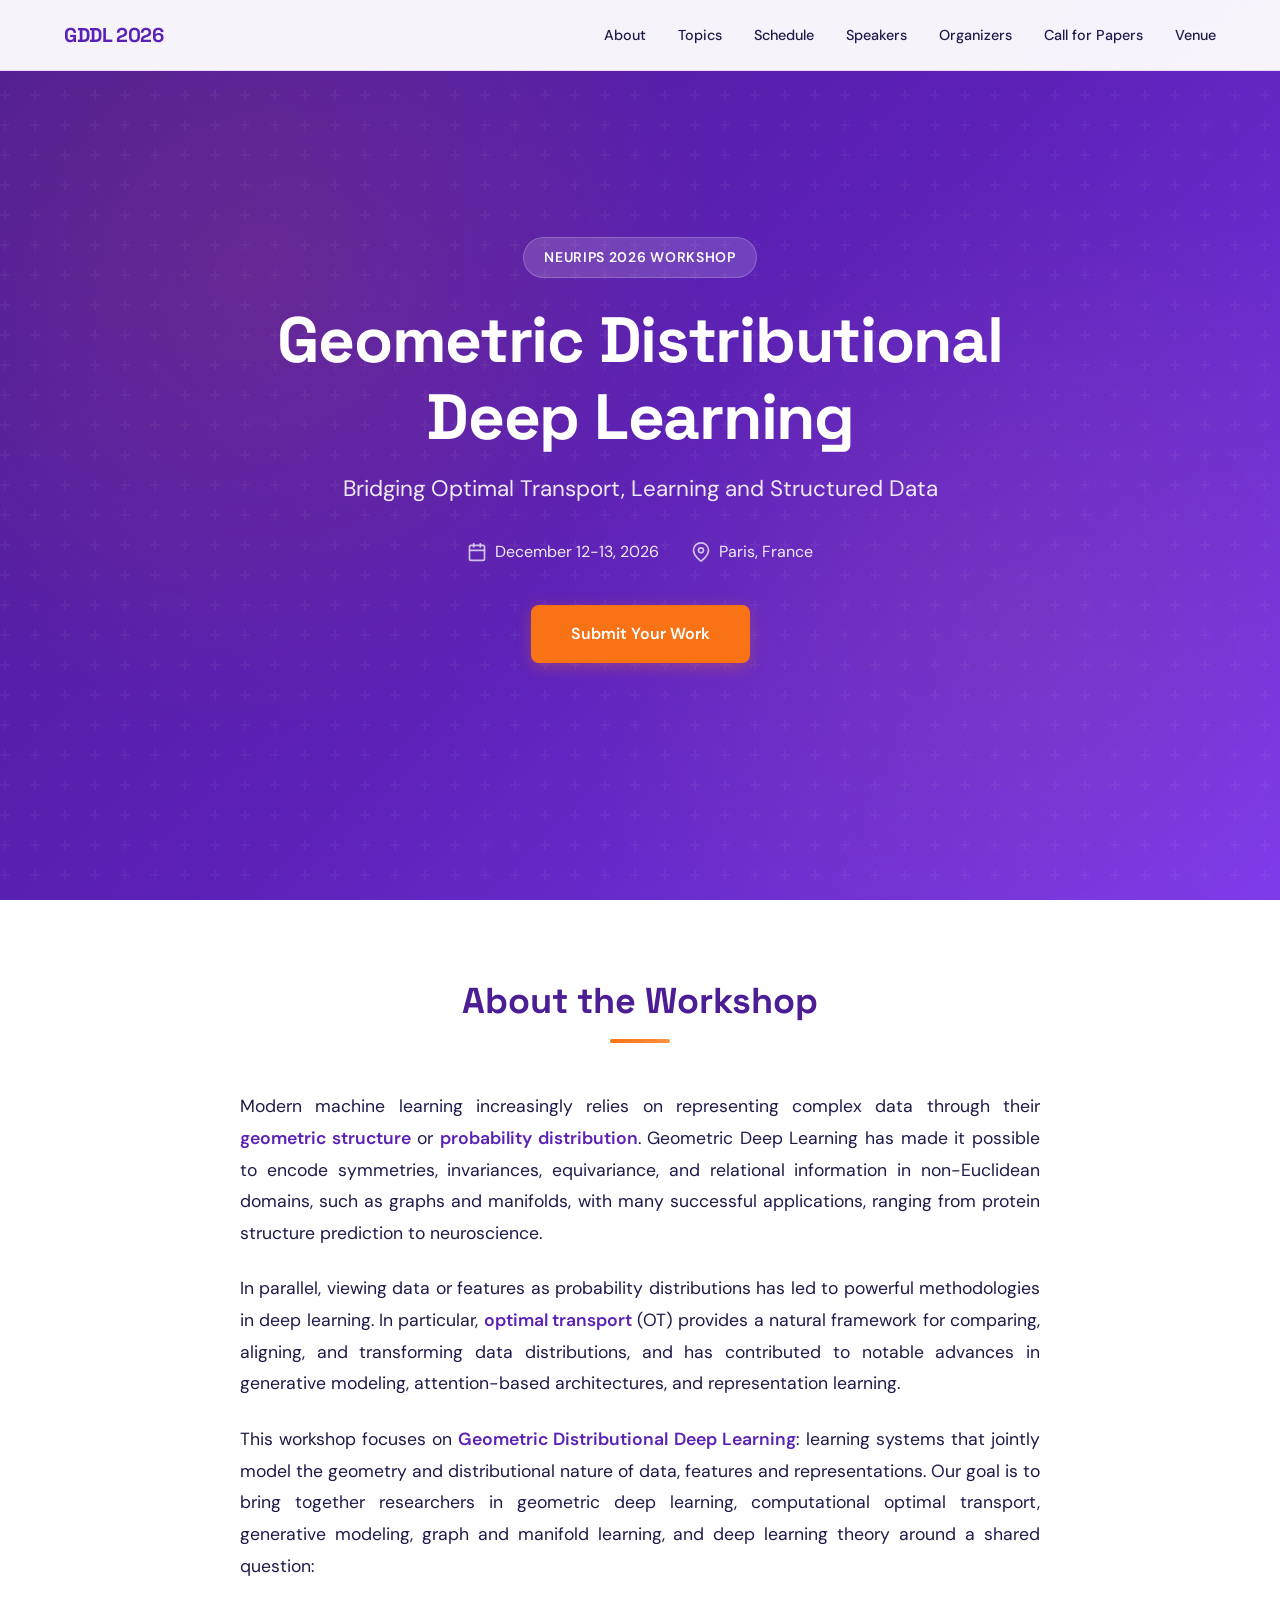
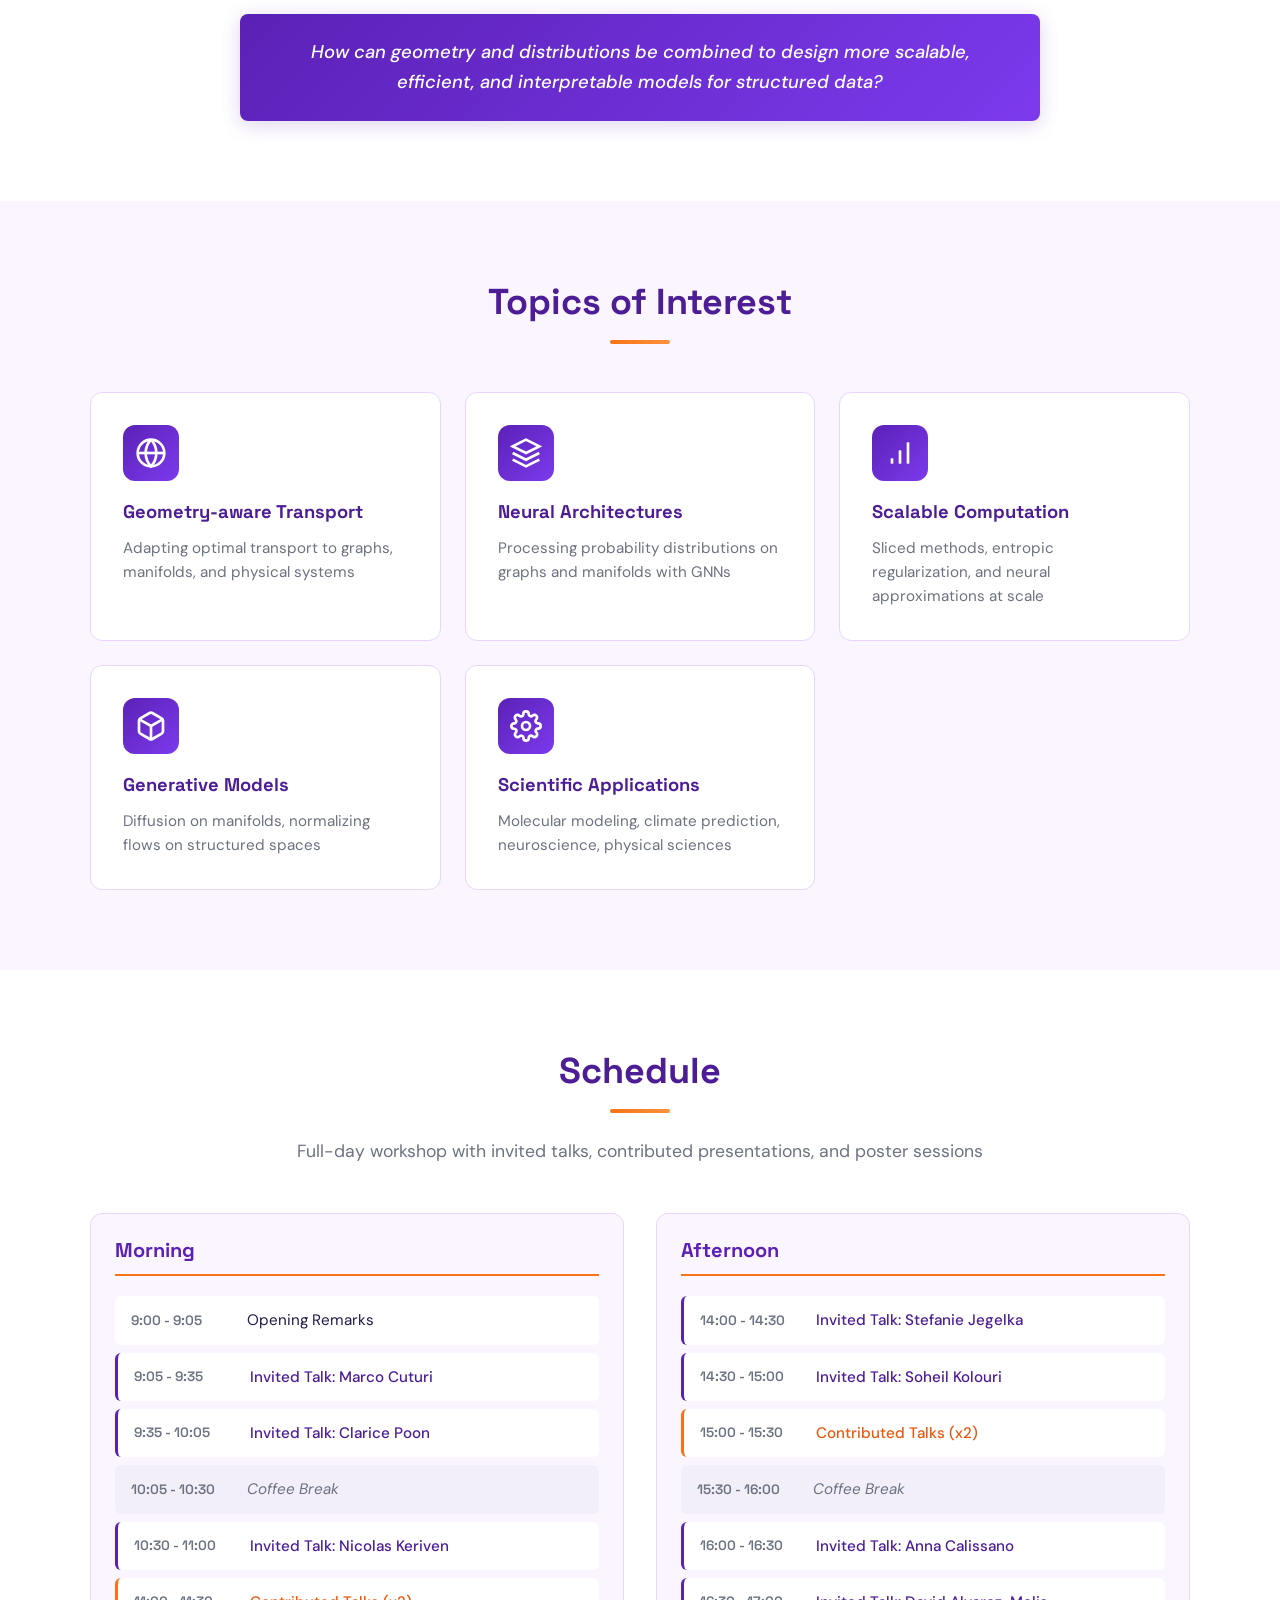
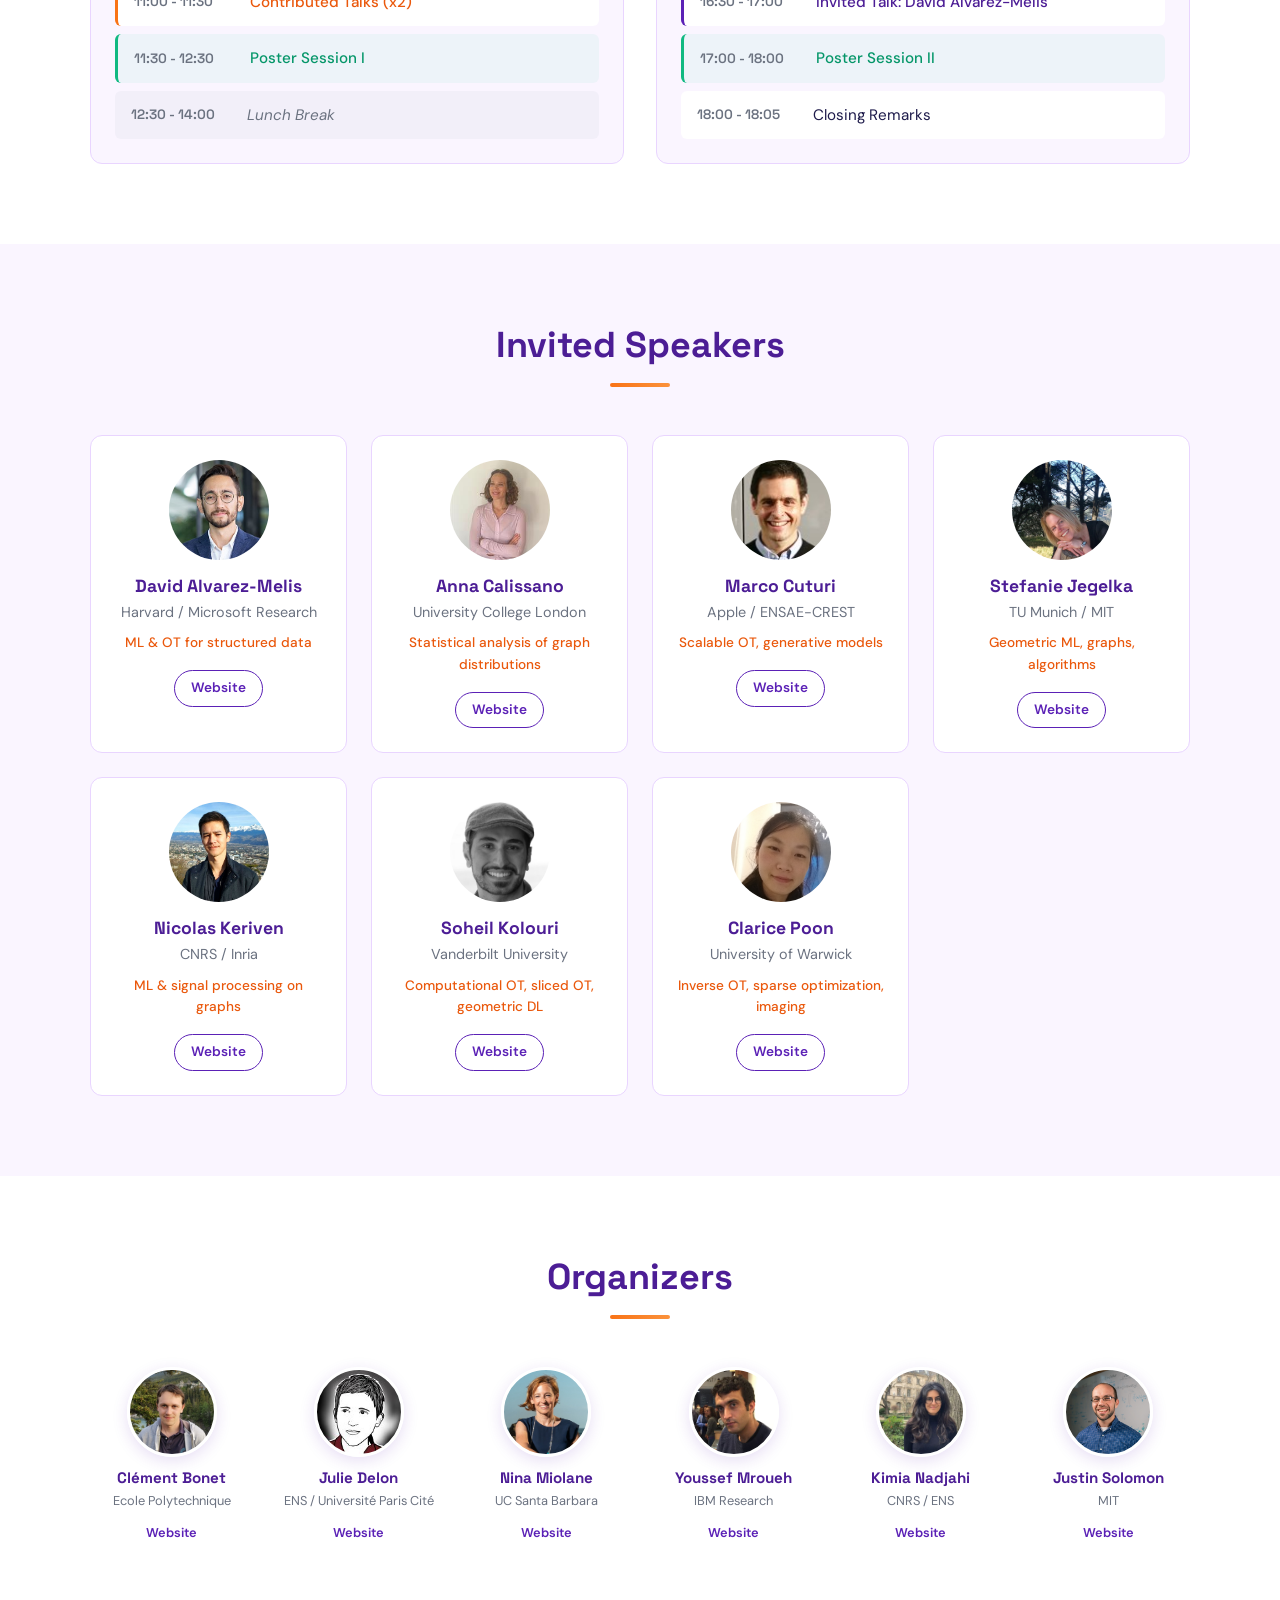
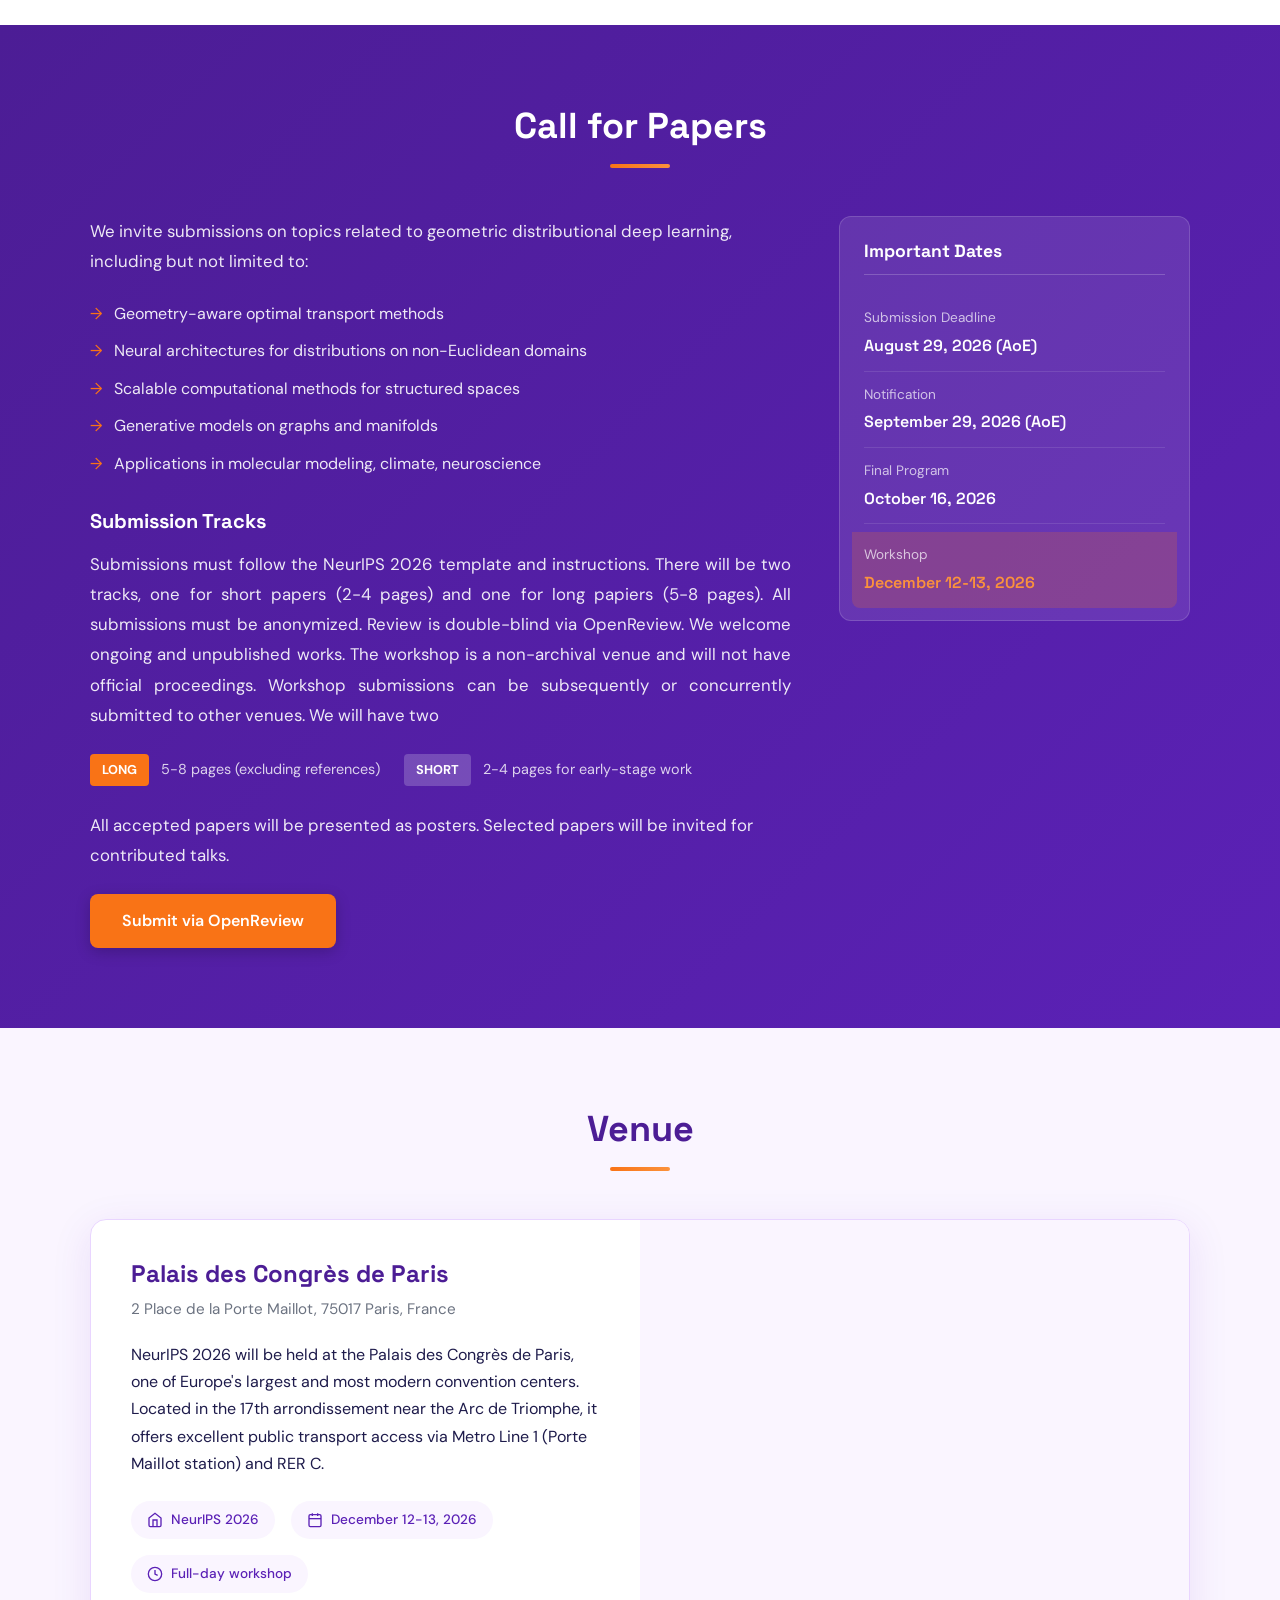
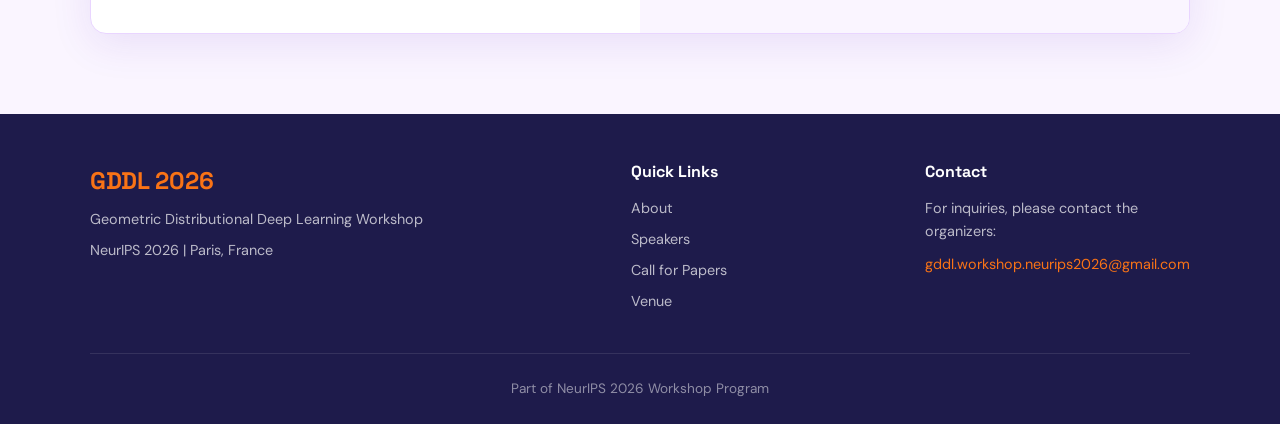
==== commit 3a984a40: "Up text Call for Papers" ====
--- a/website/index.html
+++ b/website/index.html
@@ -54,9 +54,9 @@
         <div class="container">
             <h2 class="section-title">About the Workshop</h2>
             <div class="about-content">
-                <p>Modern machine learning increasingly relies on representing complex data through their <strong>geometric structure</strong> or <strong>probability distribution</strong>. Geometric Deep Learning has made it possible to encode symmetries, invariances, equivariance, and relational information in non-Euclidean domains, such as graphs and manifolds, with many successful applications, ranging from protein structure prediction to neuroscience.</p>
-                <p>In parallel, viewing data or features as probability distributions has led to powerful methodologies in deep learning. In particular, <strong>optimal transport</strong> (OT) provides a natural framework for comparing, aligning, and transforming data distributions, and has contributed to notable advances in generative modeling, attention-based architectures, and representation learning.</p>
-                <p>This workshop focuses on <strong>Geometric Distributional Deep Learning</strong>: learning systems that jointly model the geometry and distributional nature of data, features and representations. Our goal is to bring together researchers in geometric deep learning, computational optimal transport, generative modeling, graph and manifold learning, and deep learning theory around a shared question:</p>
+                <p style="text-align: justify;">Modern machine learning increasingly relies on representing complex data through their <strong>geometric structure</strong> or <strong>probability distribution</strong>. Geometric Deep Learning has made it possible to encode symmetries, invariances, equivariance, and relational information in non-Euclidean domains, such as graphs and manifolds, with many successful applications, ranging from protein structure prediction to neuroscience.</p>
+                <p style="text-align: justify;">In parallel, viewing data or features as probability distributions has led to powerful methodologies in deep learning. In particular, <strong>optimal transport</strong> (OT) provides a natural framework for comparing, aligning, and transforming data distributions, and has contributed to notable advances in generative modeling, attention-based architectures, and representation learning.</p>
+                <p style="text-align: justify;">This workshop focuses on <strong>Geometric Distributional Deep Learning</strong>: learning systems that jointly model the geometry and distributional nature of data, features and representations. Our goal is to bring together researchers in geometric deep learning, computational optimal transport, generative modeling, graph and manifold learning, and deep learning theory around a shared question:</p>
                 <blockquote>How can geometry and distributions be combined to design more scalable, efficient, and interpretable models for structured data?</blockquote>
             </div>
         </div>
@@ -343,6 +343,7 @@
                     </ul>
 
                     <h3>Submission Tracks</h3>
+                    <p class="cfp-note" style="text-align: justify;">Submissions must follow the <a href="https://neurips.cc/Conferences/2026/CallForPapers" target="_blank">NeurIPS 2026</a> template and instructions. There will be two tracks, one for short papers (2-4 pages) and one for long papiers (5-8 pages). All submissions must be anonymized. Review is double-blind via OpenReview. We welcome ongoing and unpublished works. The workshop is a non-archival venue and will not have official proceedings. Workshop submissions can be subsequently or concurrently submitted to other venues. We will have two</p>
                     <div class="tracks">
                         <div class="track">
                             <span class="track-badge long">Long</span>
@@ -353,7 +354,8 @@
                             <span class="track-desc">2-4 pages for early-stage work</span>
                         </div>
                     </div>
-                    <p class="cfp-note">All accepted papers will be presented as posters. Selected papers will be invited for contributed talks. Review is double-blind via OpenReview.</p>
+                    <p class="cfp-note">All accepted papers will be presented as posters. Selected papers will be invited for contributed talks.</p>
+
                     <a href="#" class="cfp-button">Submit via OpenReview</a>
                 </div>
 
@@ -436,7 +438,7 @@
                 <div class="footer-contact">
                     <h4>Contact</h4>
                     <p>For inquiries, please contact the organizers:</p>
-                    <a href="mailto:gddl_neurips26@gmail.com">gddl_neurips26@gmail.com</a>
+                    <a href="mailto:gddl_neurips26@gmail.com">gddl.workshop.neurips2026@gmail.com</a>
                 </div>
             </div>
             <div class="footer-bottom">
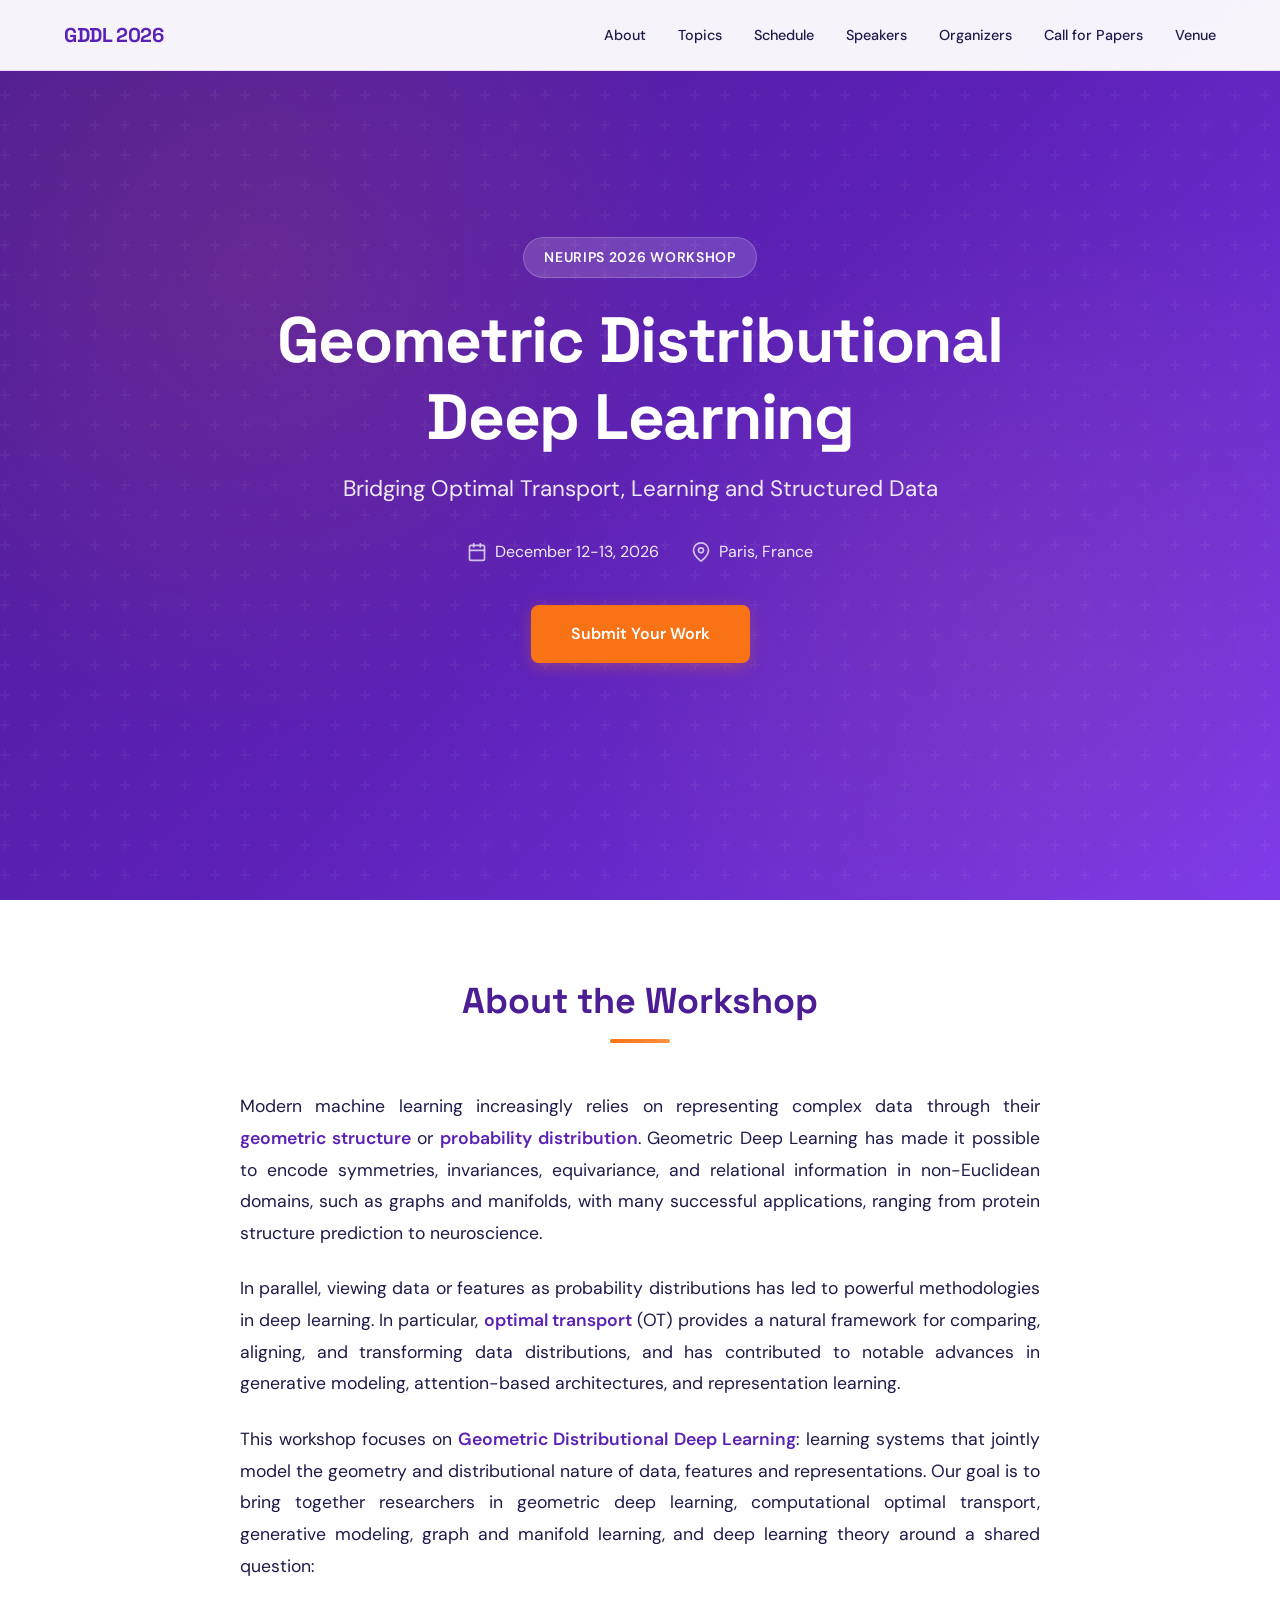
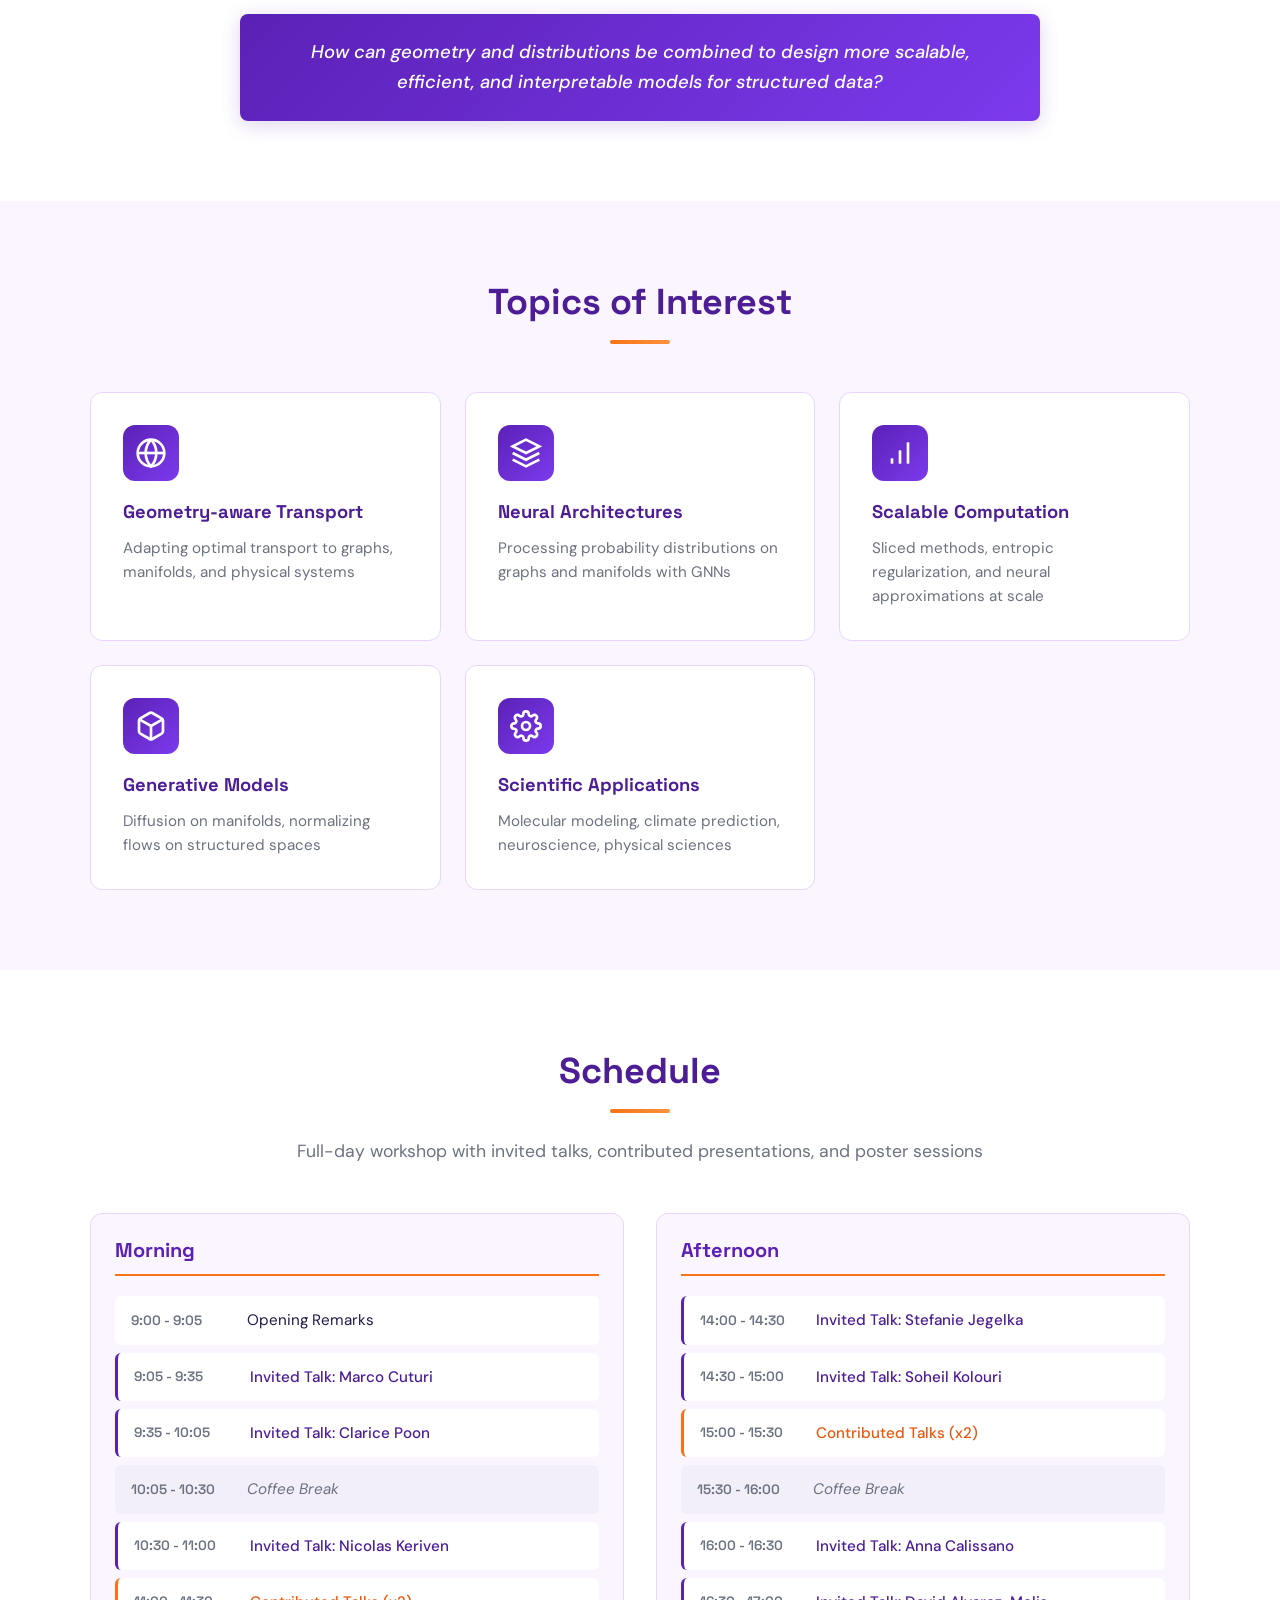
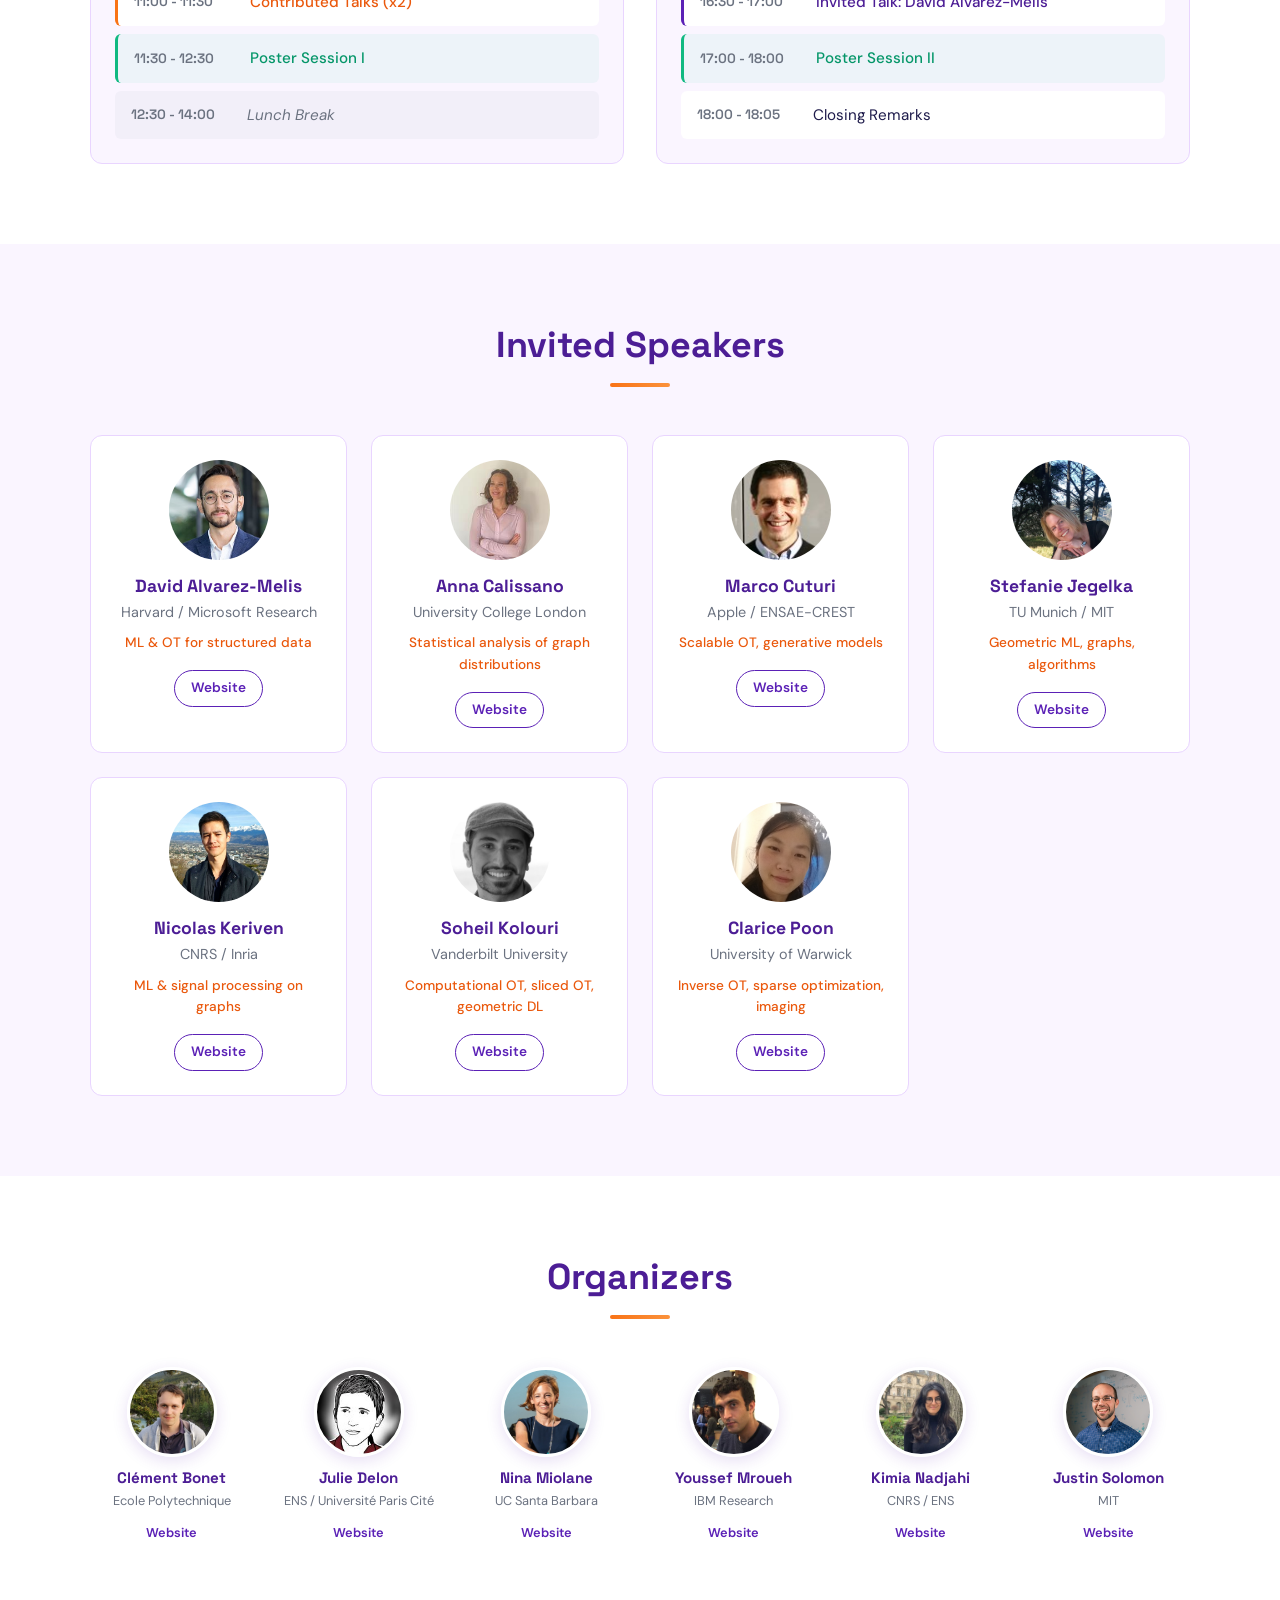
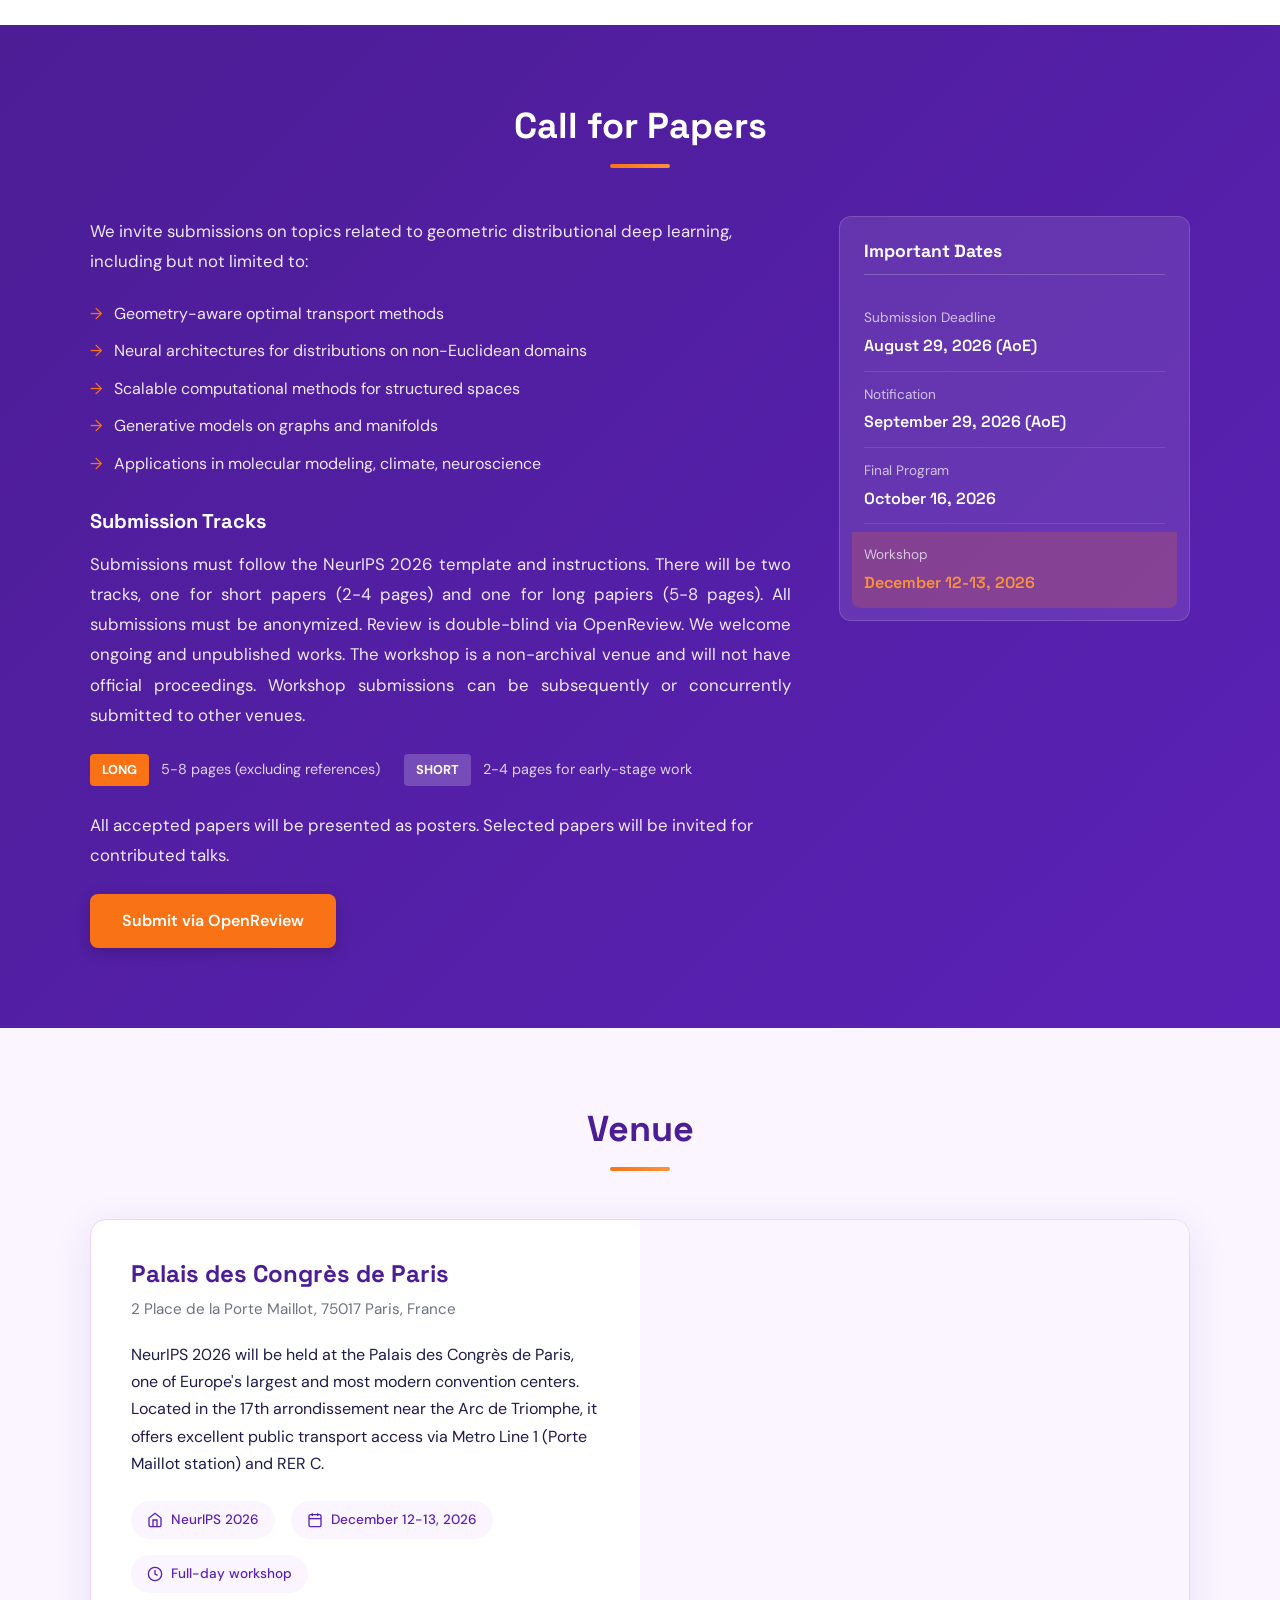
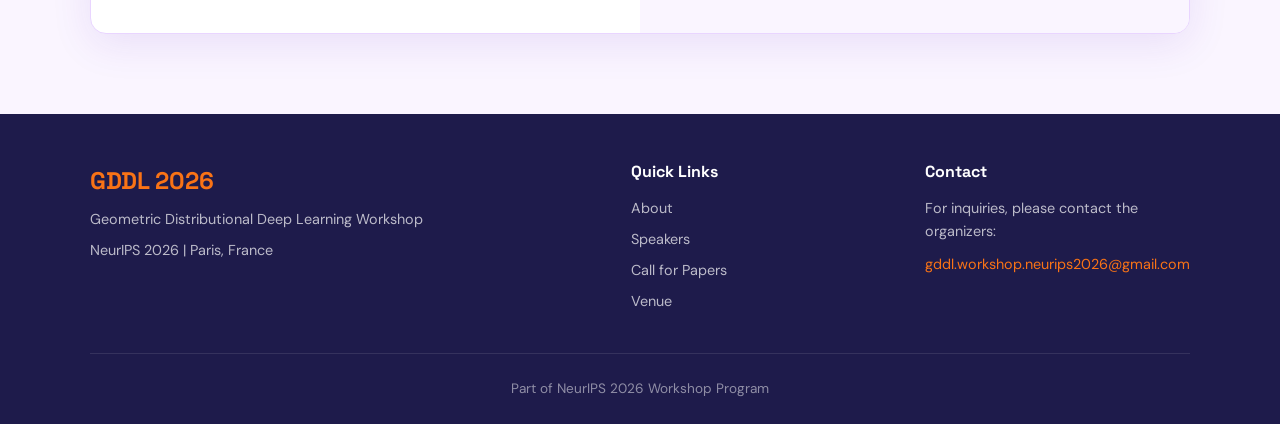
==== commit d2cbe832: "Up text Call for Papers" ====
--- a/website/index.html
+++ b/website/index.html
@@ -343,7 +343,7 @@
                     </ul>
 
                     <h3>Submission Tracks</h3>
-                    <p class="cfp-note" style="text-align: justify;">Submissions must follow the <a href="https://neurips.cc/Conferences/2026/CallForPapers" target="_blank">NeurIPS 2026</a> template and instructions. There will be two tracks, one for short papers (2-4 pages) and one for long papiers (5-8 pages). All submissions must be anonymized. Review is double-blind via OpenReview. We welcome ongoing and unpublished works. The workshop is a non-archival venue and will not have official proceedings. Workshop submissions can be subsequently or concurrently submitted to other venues. We will have two</p>
+                    <p class="cfp-note" style="text-align: justify;">Submissions must follow the <a href="https://neurips.cc/Conferences/2026/CallForPapers" target="_blank">NeurIPS 2026</a> template and instructions. There will be two tracks, one for short papers (2-4 pages) and one for long papiers (5-8 pages). All submissions must be anonymized. Review is double-blind via OpenReview. We welcome ongoing and unpublished works. The workshop is a non-archival venue and will not have official proceedings. Workshop submissions can be subsequently or concurrently submitted to other venues.</p>
                     <div class="tracks">
                         <div class="track">
                             <span class="track-badge long">Long</span>
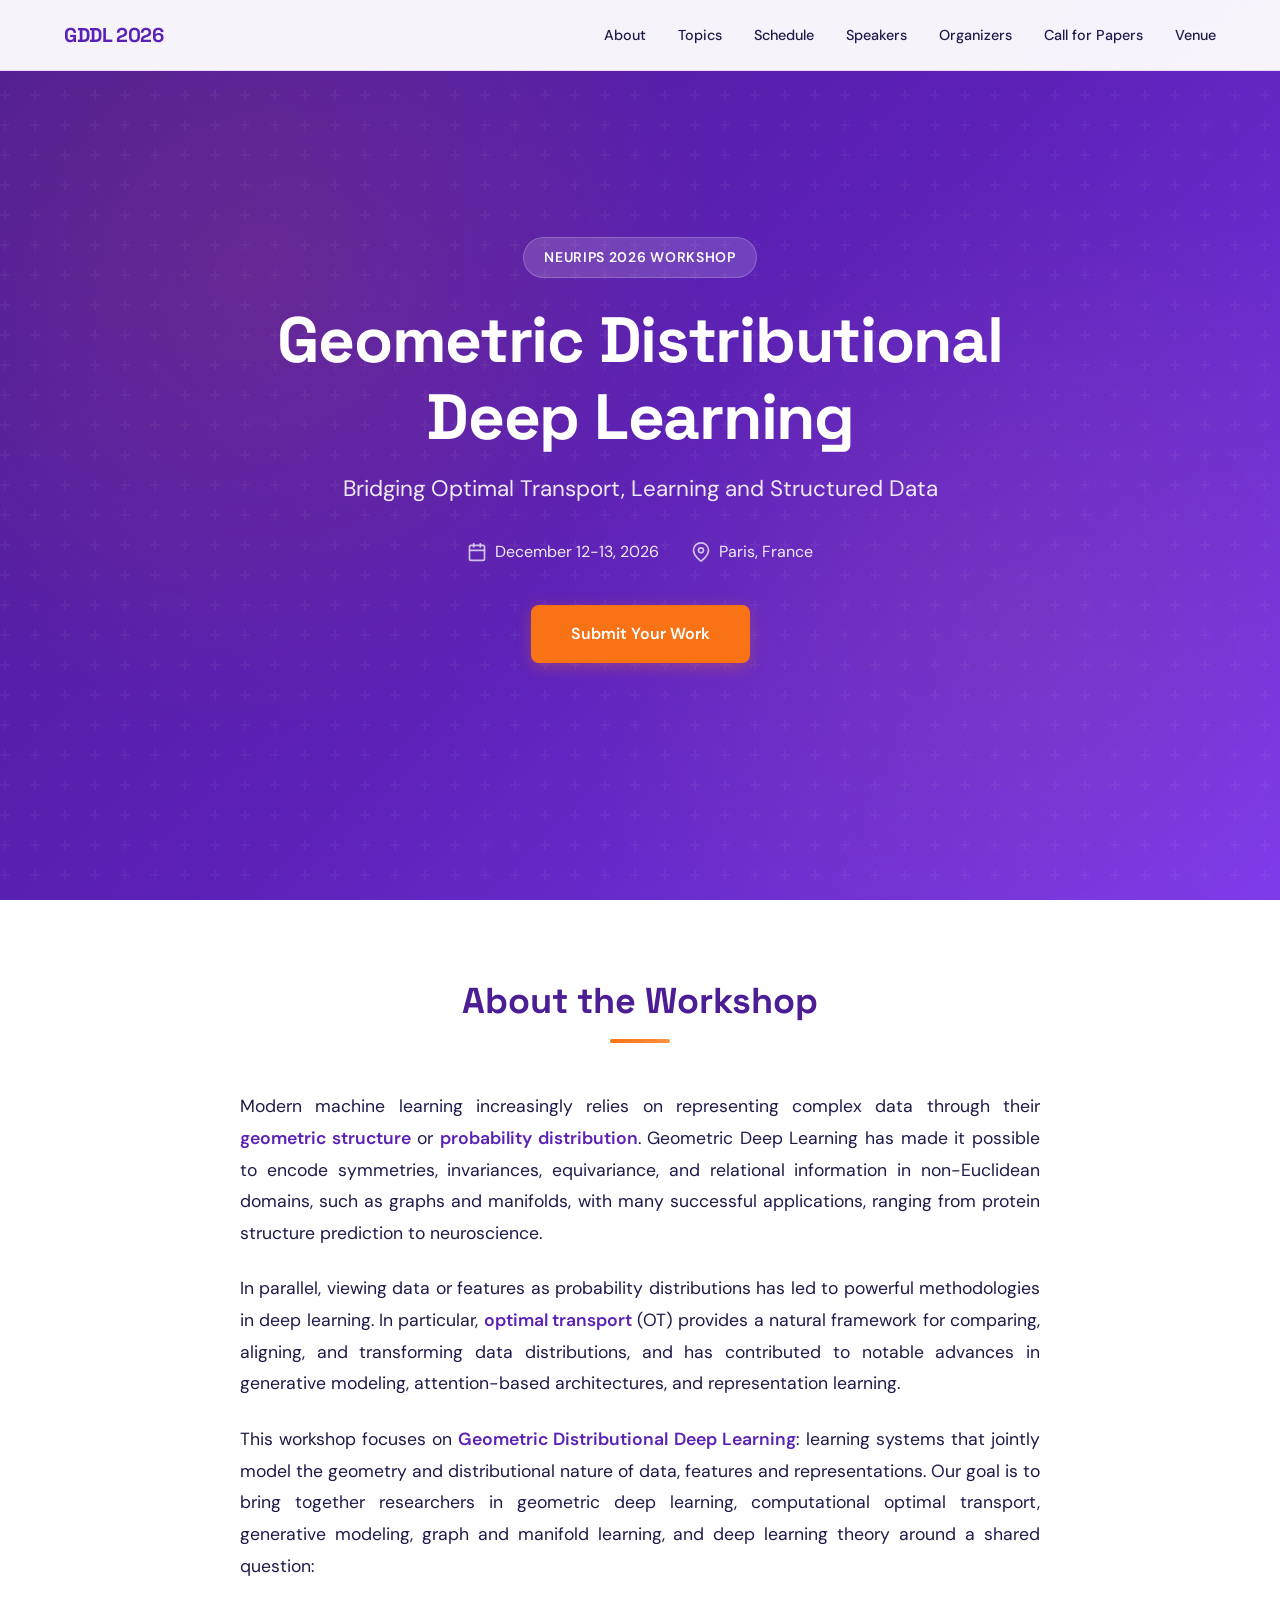
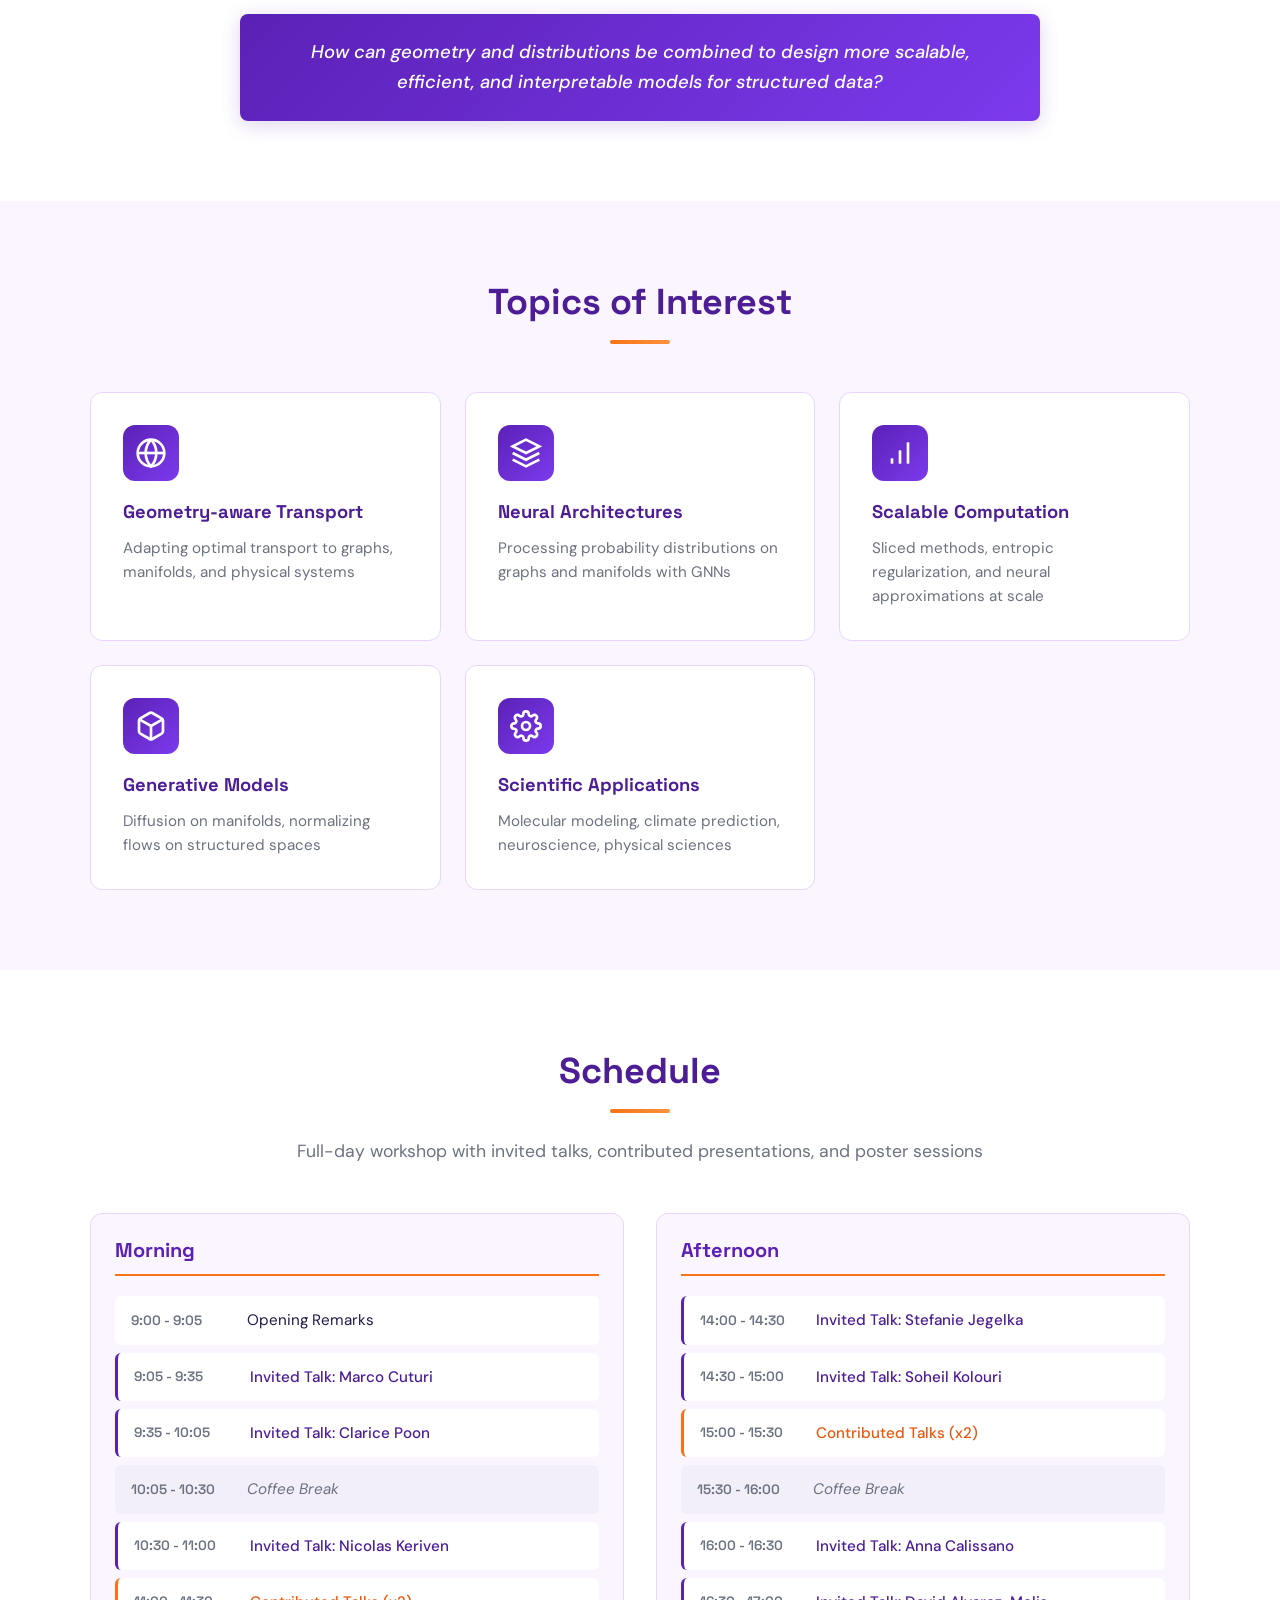
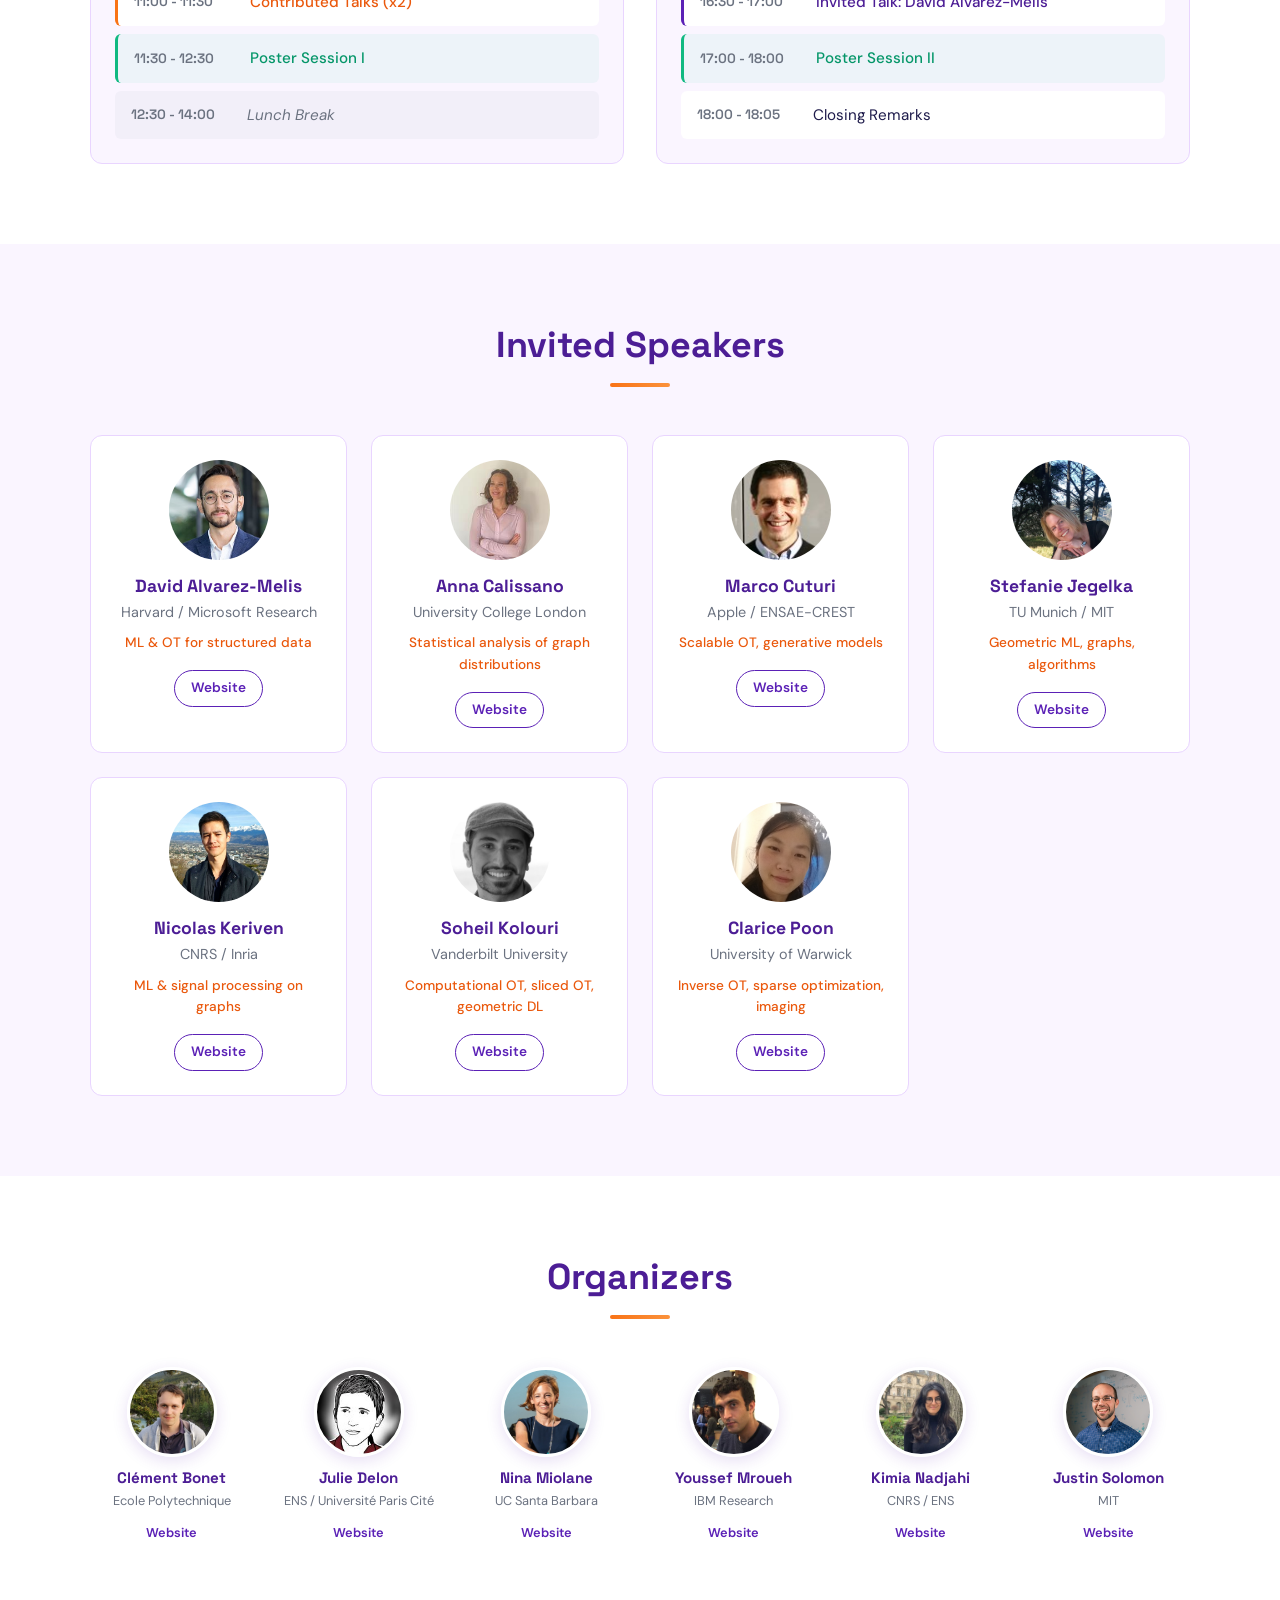
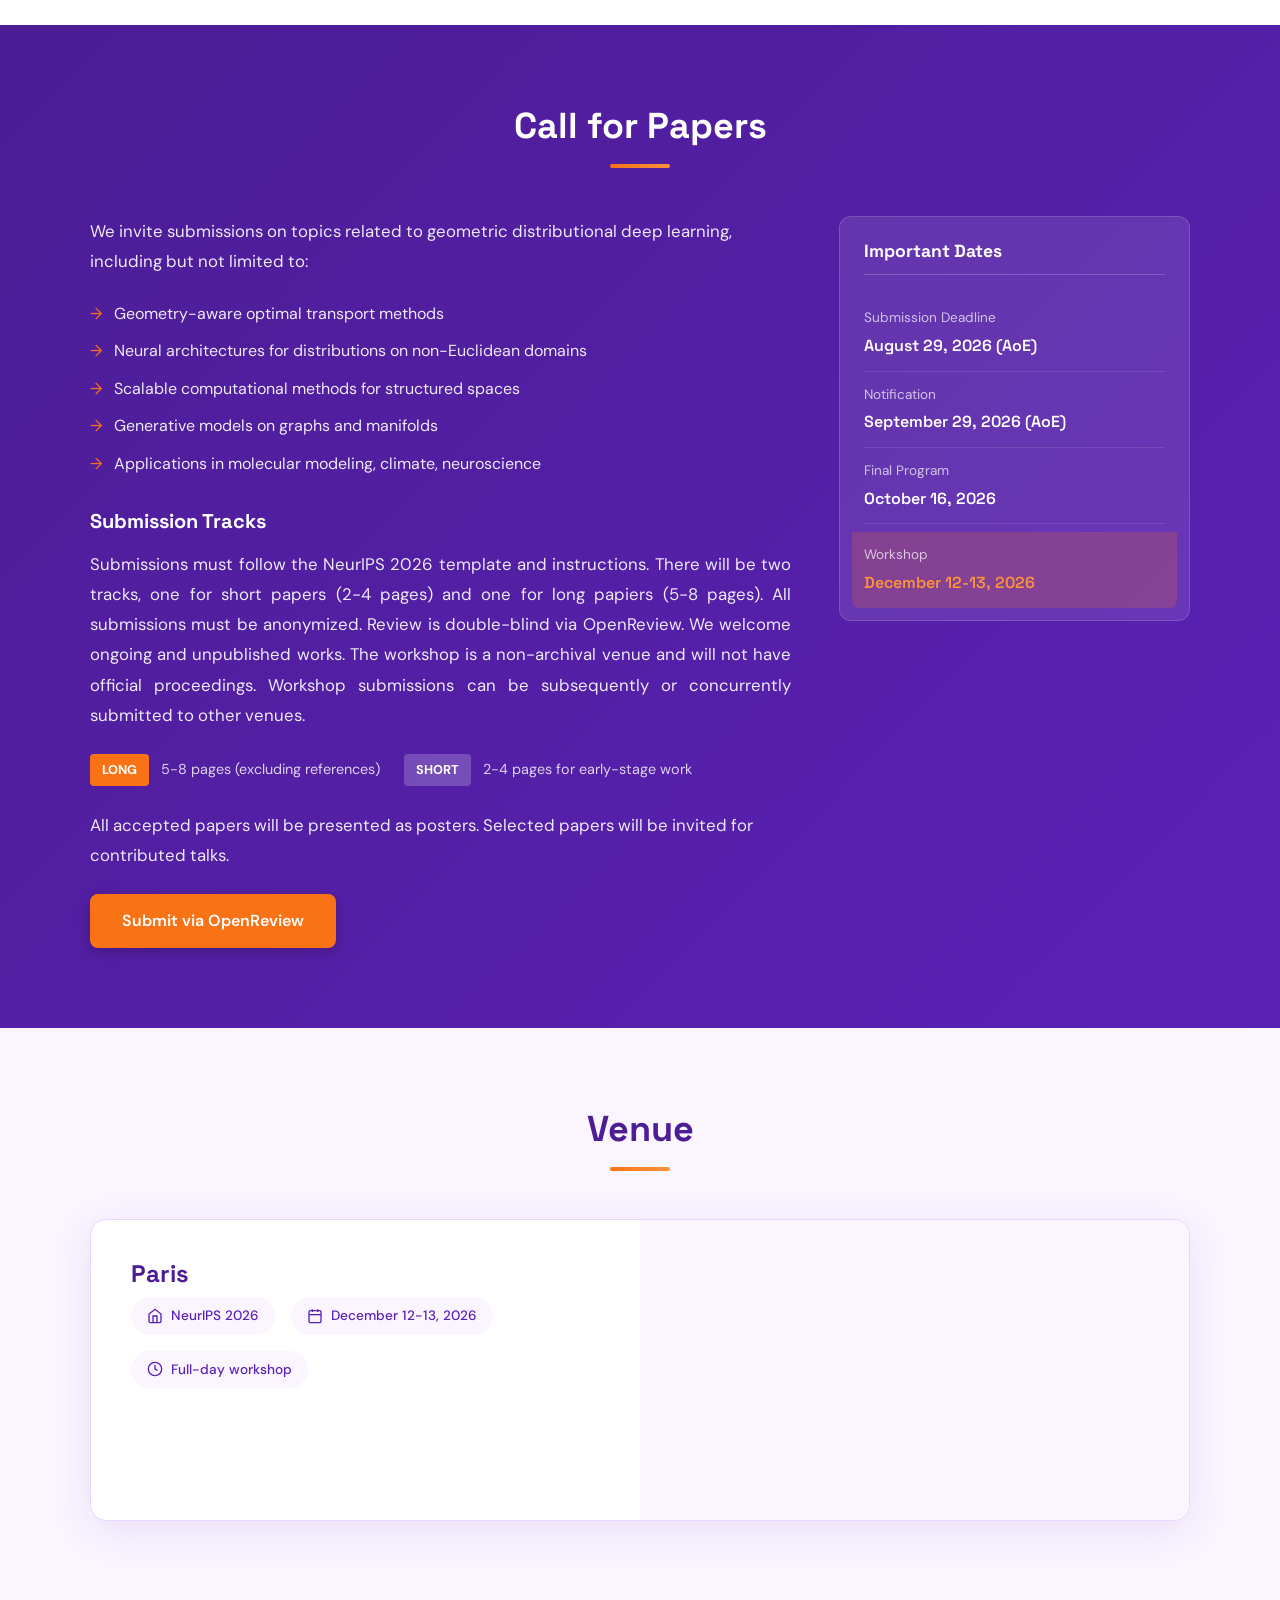
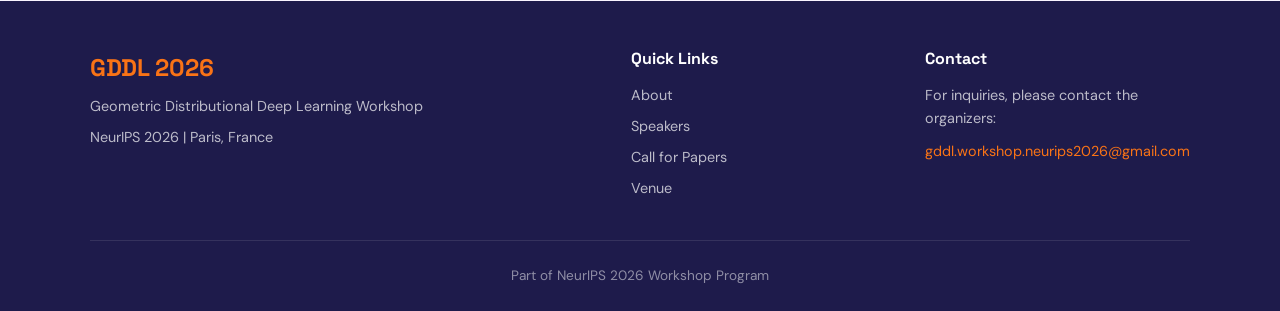
==== commit 7d22fbc1: "Update venue (the Workshops won't be in Palais des Congrès but probably in Jussieu and campus des co" ====
--- a/website/index.html
+++ b/website/index.html
@@ -387,9 +387,10 @@
             <h2 class="section-title">Venue</h2>
             <div class="venue-card">
                 <div class="venue-info">
-                    <h3>Palais des Congrès de Paris</h3>
+                    <h3>Paris</h3>
+<!--                    <h3>Palais des Congrès de Paris</h3>
                     <p class="venue-address">2 Place de la Porte Maillot, 75017 Paris, France</p>
-                    <p class="venue-desc">NeurIPS 2026 will be held at the Palais des Congrès de Paris, one of Europe's largest and most modern convention centers. Located in the 17th arrondissement near the Arc de Triomphe, it offers excellent public transport access via Metro Line 1 (Porte Maillot station) and RER C.</p>
+                    <p class="venue-desc">NeurIPS 2026 will be held at the Palais des Congrès de Paris, one of Europe's largest and most modern convention centers. Located in the 17th arrondissement near the Arc de Triomphe, it offers excellent public transport access via Metro Line 1 (Porte Maillot station) and RER C.</p>-->
                     <div class="venue-features">
                         <span class="venue-feature">
                             <svg xmlns="http://www.w3.org/2000/svg" width="16" height="16" viewBox="0 0 24 24" fill="none" stroke="currentColor" stroke-width="2"><path d="M3 9l9-7 9 7v11a2 2 0 0 1-2 2H5a2 2 0 0 1-2-2z"/><polyline points="9 22 9 12 15 12 15 22"/></svg>
